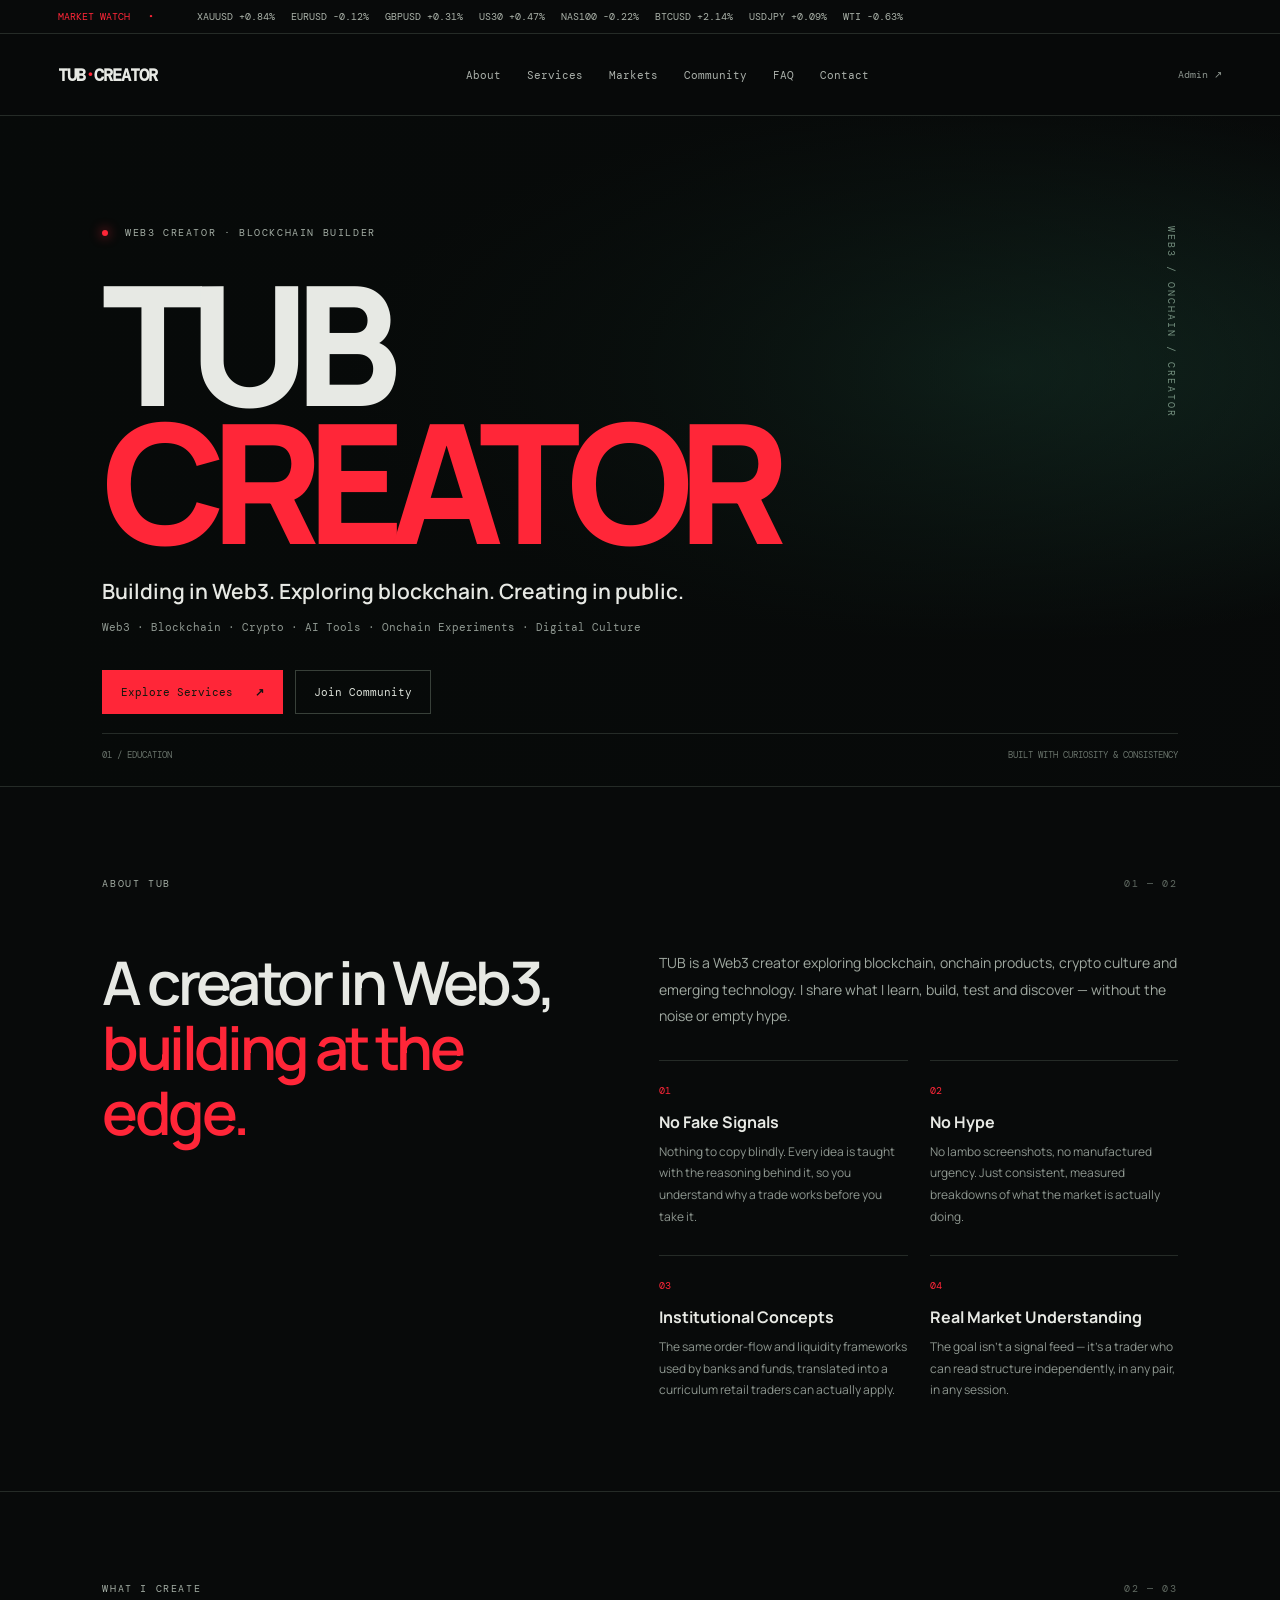
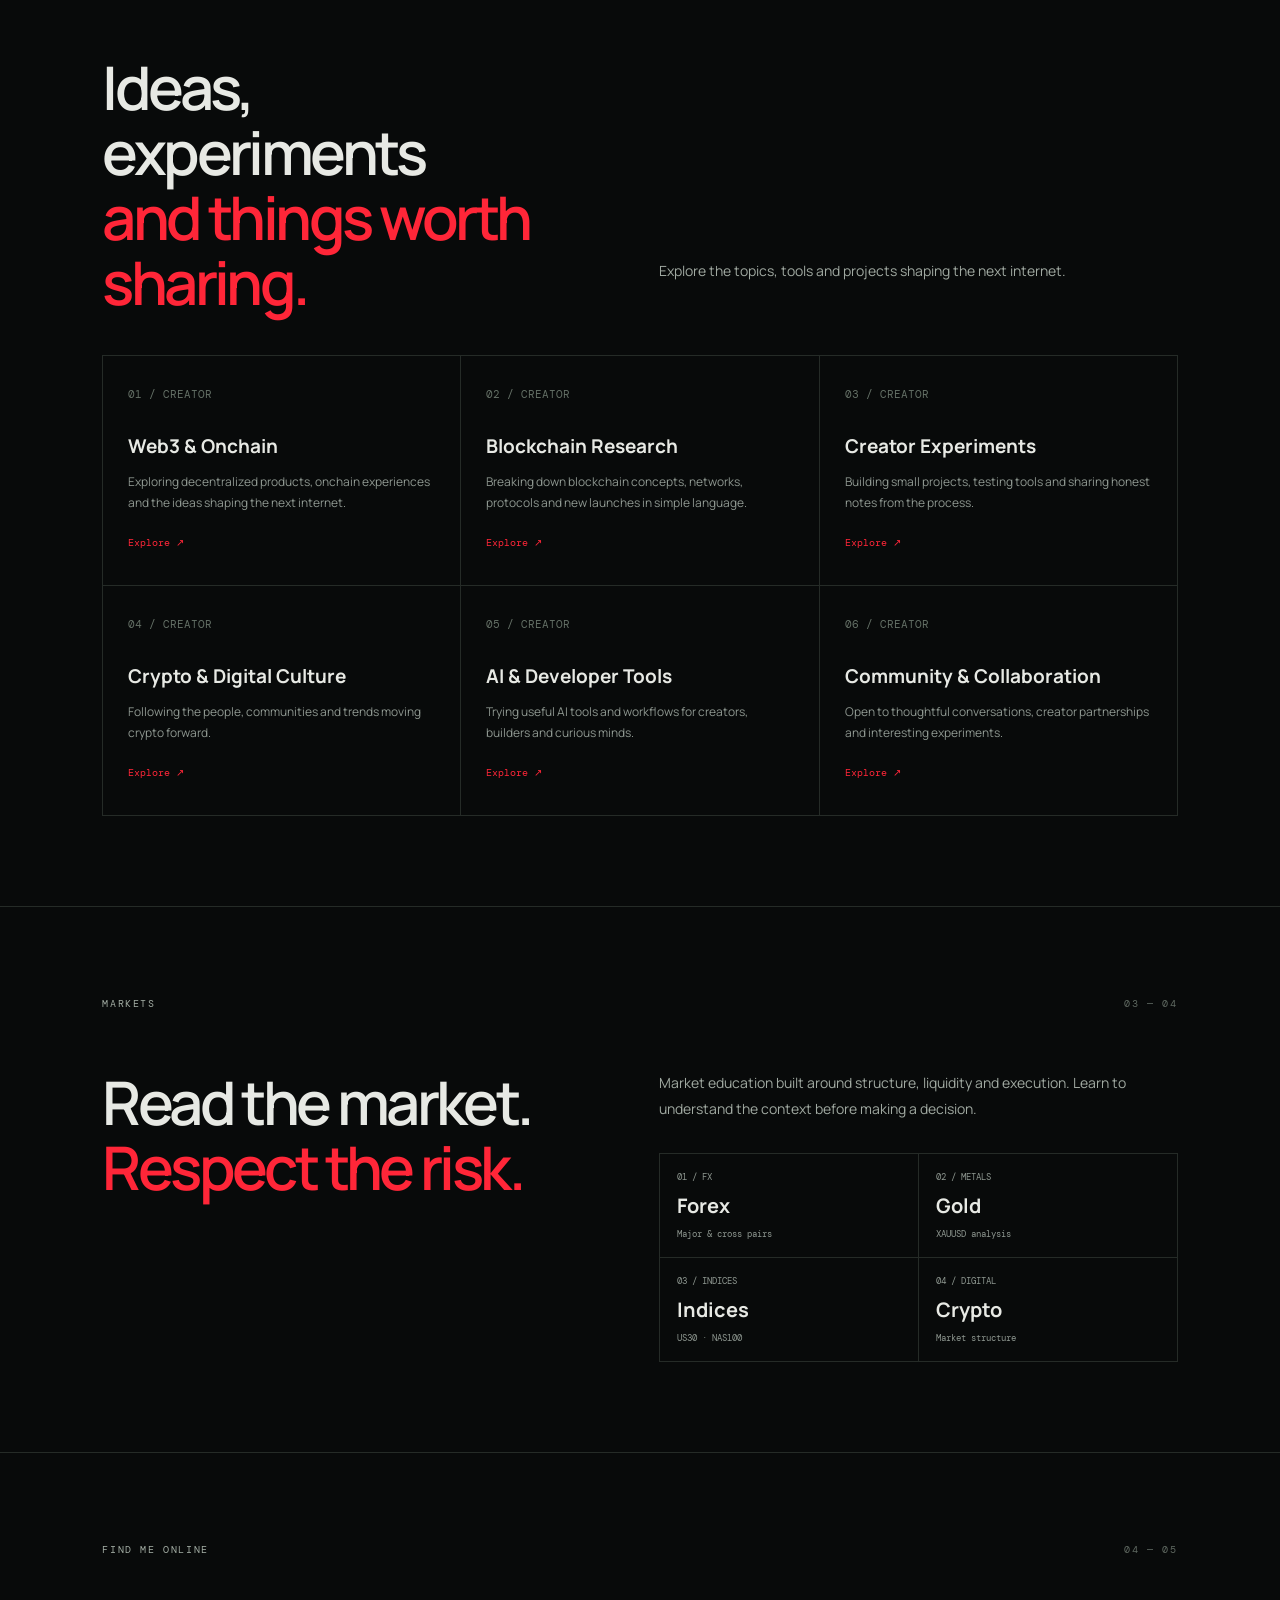
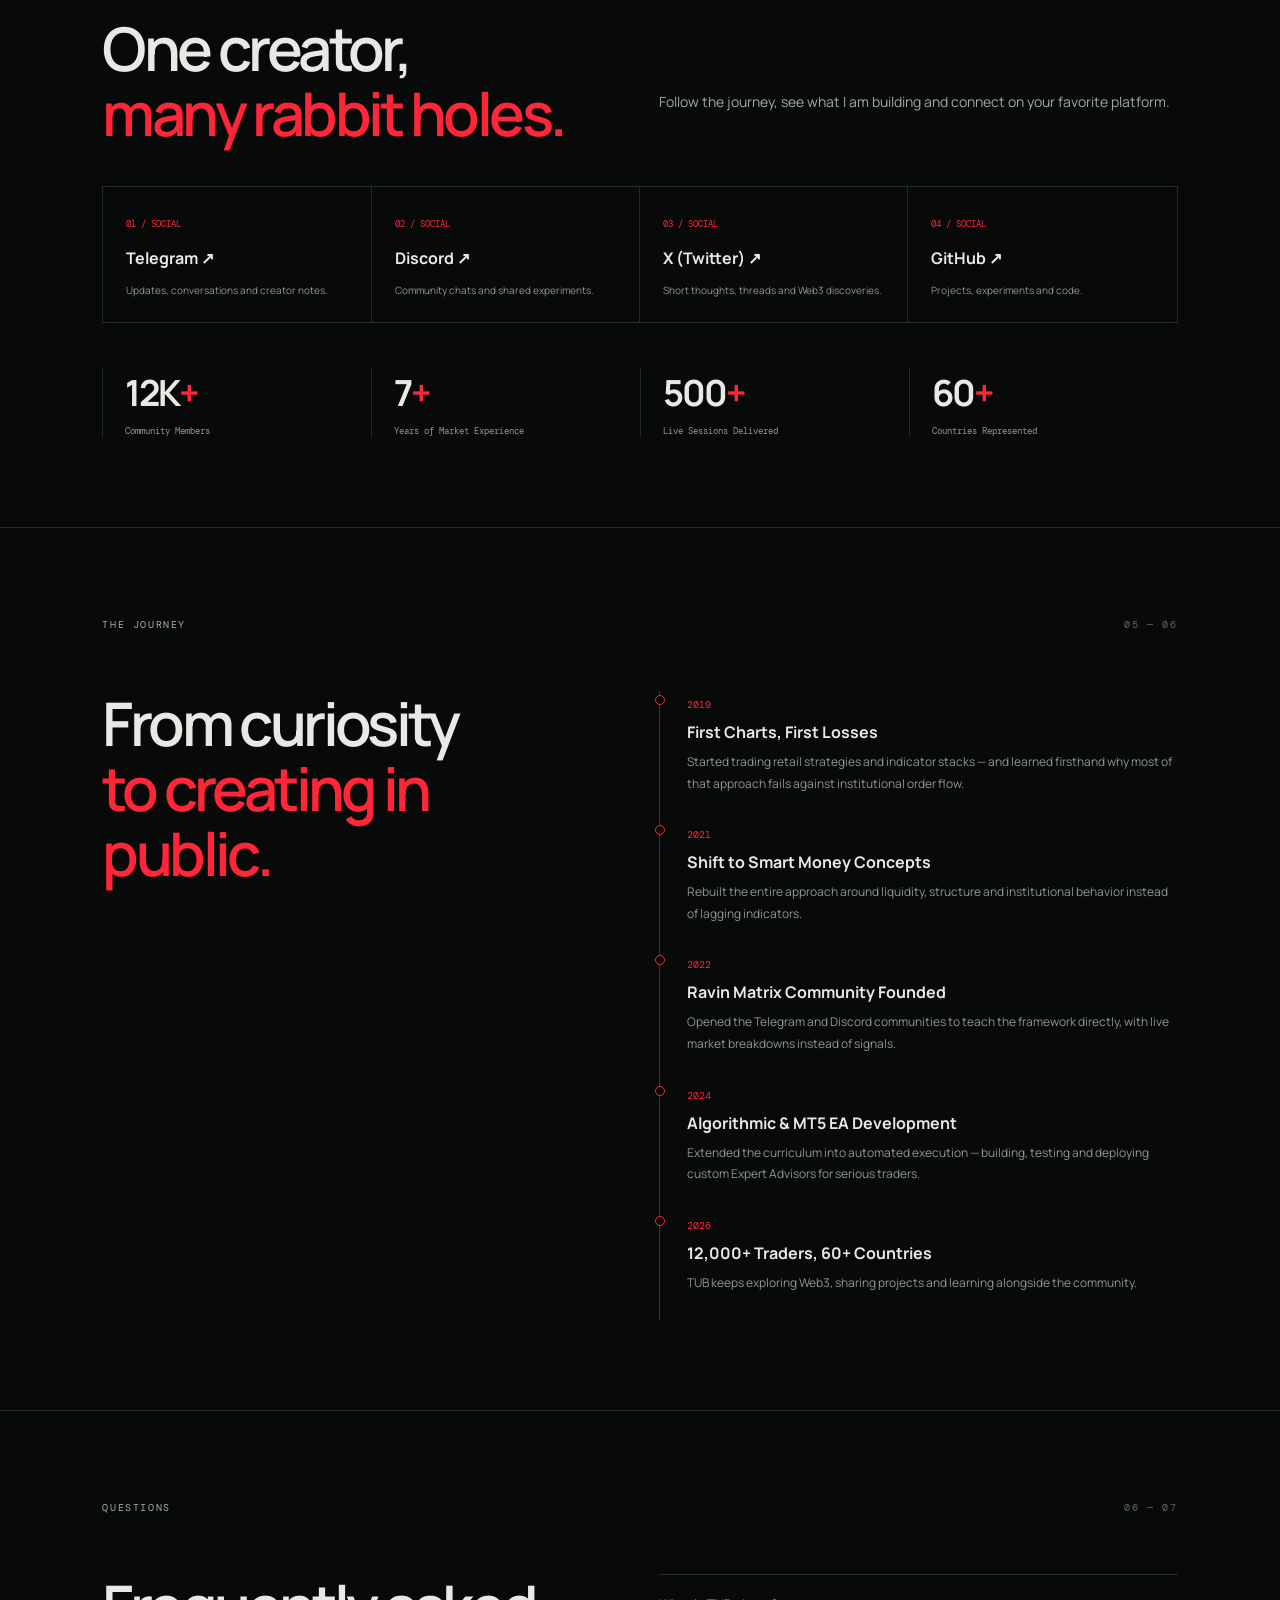
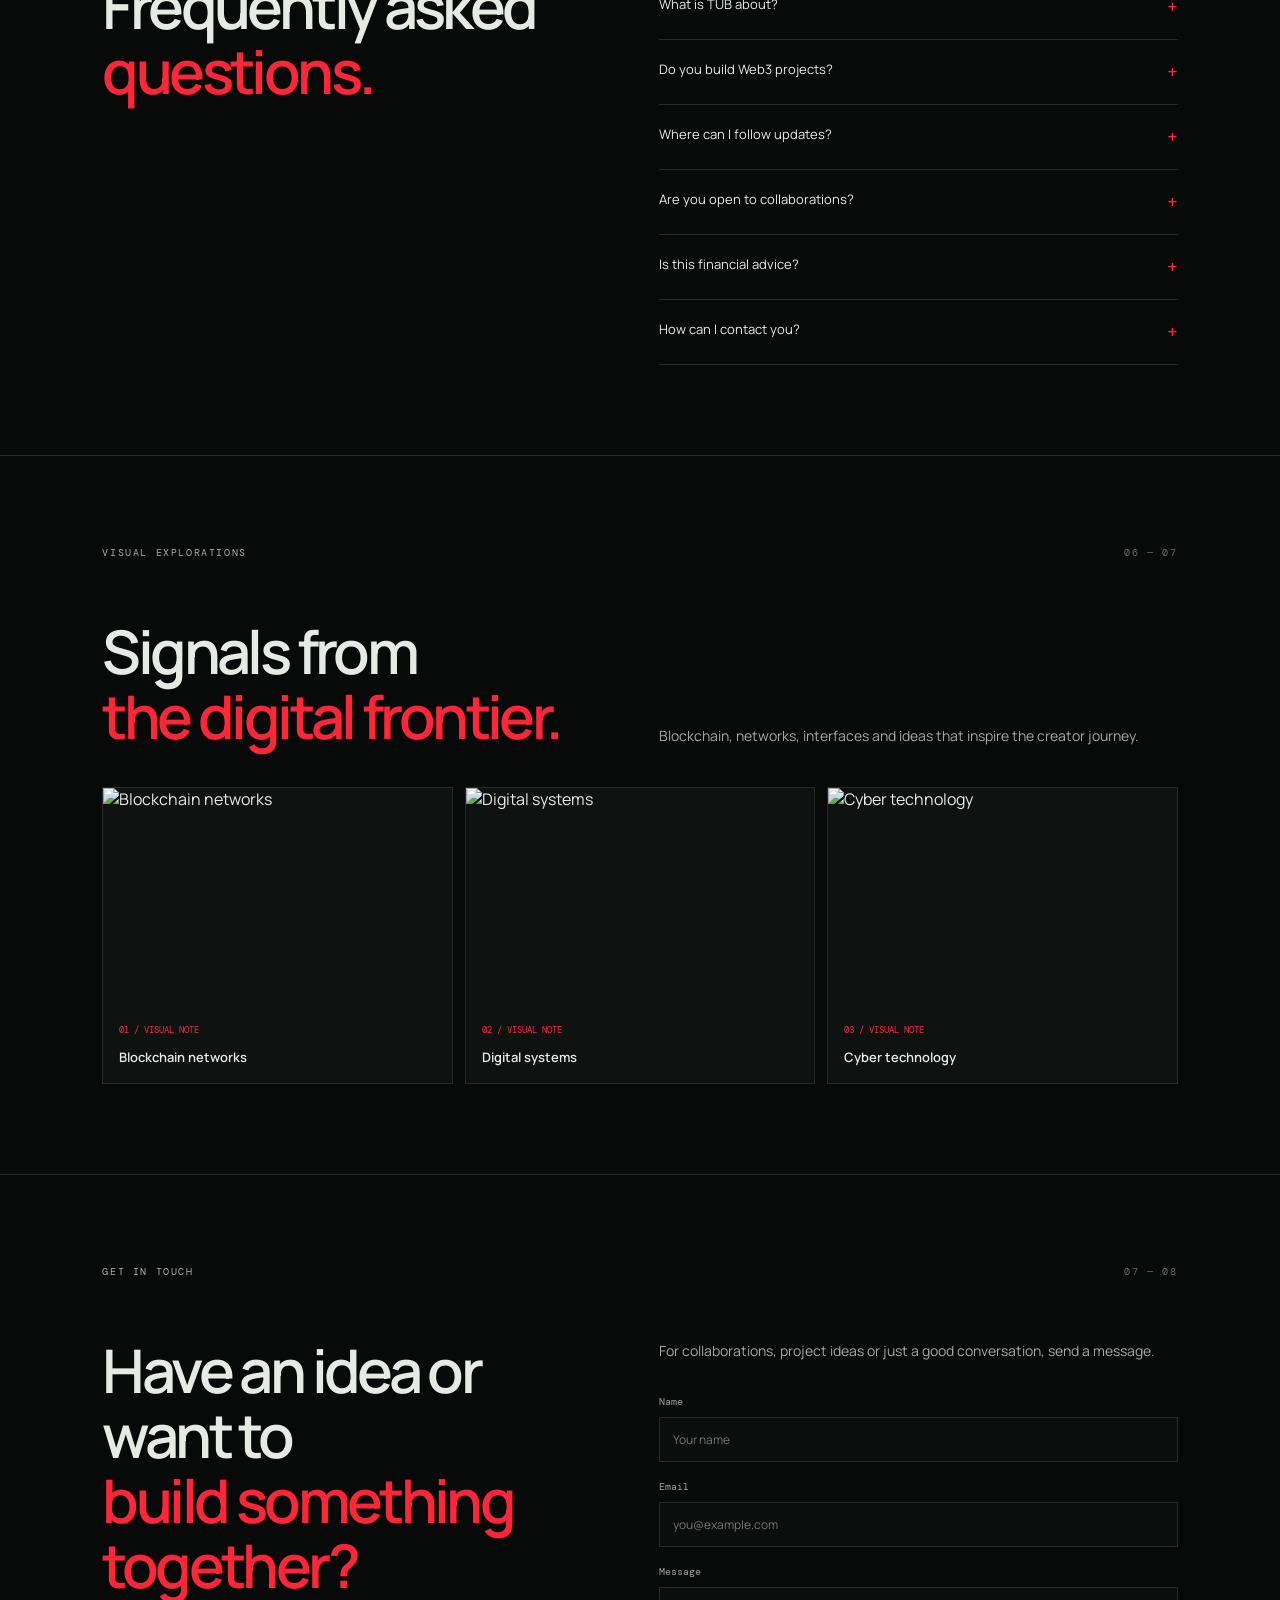
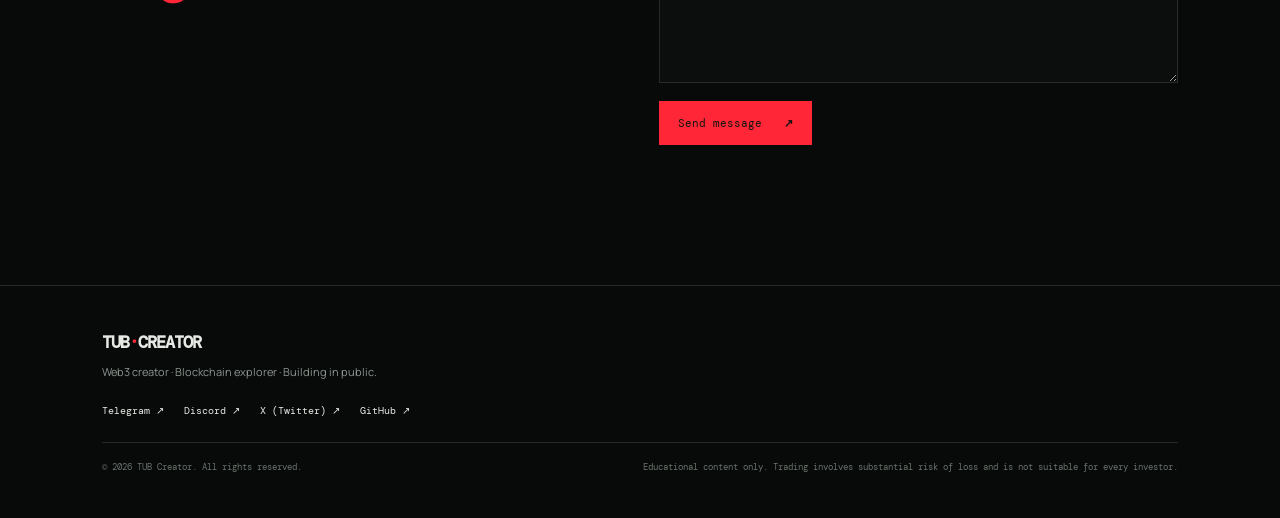
==== index.html @ bc6277d4 "Update TUB Creator website" ====
<!doctype html><html lang="en"><head><meta charset="utf-8"><meta name="viewport" content="width=device-width,initial-scale=1"><title>TUB | Web3 Creator & Blockchain Builder</title><link rel="stylesheet" href="style.css"></head><body>
<div class="ticker"><span>MARKET WATCH&nbsp;&nbsp; • &nbsp;&nbsp;</span><div id="ticker">XAUUSD +0.84%　 EURUSD -0.12%　 GBPUSD +0.31%　 US30 +0.47%　 NAS100 -0.22%　 BTCUSD +2.14%　 USDJPY +0.09%　 WTI -0.63%</div></div>
<header><a class="brand" href="#home">TUB<span>·</span>CREATOR</a><button class="menu" id="menu">☰</button><nav id="nav"><a href="#about">About</a><a href="#services">Services</a><a href="#markets">Markets</a><a href="#community">Community</a><a href="#faq">FAQ</a><a href="#contact">Contact</a></nav><a class="admin-link" href="admin.html">Admin ↗</a></header>
<main id="home"><section class="hero"><div class="eyebrow"><i></i> WEB3 CREATOR · BLOCKCHAIN BUILDER</div><h1>TUB<br><em>CREATOR</em></h1><p class="tagline">Building in Web3. Exploring blockchain. Creating in public.</p><p class="sub">Web3 · Blockchain · Crypto · AI Tools · Onchain Experiments · Digital Culture</p><div class="actions"><a class="btn primary" href="#services">Explore Services <b>↗</b></a><a class="btn" id="heroTelegram" href="https://t.me" target="_blank">Join Community</a></div><div class="hero-bottom"><span>01 / EDUCATION</span><span>BUILT WITH CURIOSITY & CONSISTENCY</span></div></section>
<section class="about section" id="about"><div class="section-label">ABOUT TUB <span>01 — 02</span></div><div class="split"><h2>A creator in Web3,<br><em>building at the edge.</em></h2><div><p>TUB is a Web3 creator exploring blockchain, onchain products, crypto culture and emerging technology. I share what I learn, build, test and discover — without the noise or empty hype.</p><div class="principles"><article><b>01</b><h3>No Fake Signals</h3><p>Nothing to copy blindly. Every idea is taught with the reasoning behind it, so you understand why a trade works before you take it.</p></article><article><b>02</b><h3>No Hype</h3><p>No lambo screenshots, no manufactured urgency. Just consistent, measured breakdowns of what the market is actually doing.</p></article><article><b>03</b><h3>Institutional Concepts</h3><p>The same order-flow and liquidity frameworks used by banks and funds, translated into a curriculum retail traders can actually apply.</p></article><article><b>04</b><h3>Real Market Understanding</h3><p>The goal isn't a signal feed — it's a trader who can read structure independently, in any pair, in any session.</p></article></div></div></div></section>
<section class="services section" id="services"><div class="section-label">WHAT I CREATE <span>02 — 03</span></div><div class="services-head"><h2>Ideas, experiments<br><em>and things worth sharing.</em></h2><p>Explore the topics, tools and projects shaping the next internet.</p></div><div class="cards" id="serviceCards"></div></section>
<section class="markets section" id="markets"><div class="section-label">MARKETS <span>03 — 04</span></div><div class="split"><h2>Read the market.<br><em>Respect the risk.</em></h2><div><p>Market education built around structure, liquidity and execution. Learn to understand the context before making a decision.</p><div class="market-grid"><div><small>01 / FX</small><b>Forex</b><span>Major & cross pairs</span></div><div><small>02 / METALS</small><b>Gold</b><span>XAUUSD analysis</span></div><div><small>03 / INDICES</small><b>Indices</b><span>US30 · NAS100</span></div><div><small>04 / DIGITAL</small><b>Crypto</b><span>Market structure</span></div></div></div></div></section>
<section class="community section" id="community"><div class="section-label">FIND ME ONLINE <span>04 — 05</span></div><div class="community-head"><h2>One creator,<br><em>many rabbit holes.</em></h2><p>Follow the journey, see what I am building and connect on your favorite platform.</p></div><div class="social-grid" id="socialGrid"></div><div class="stats"><div><b>12K<span>+</span></b><small>Community Members</small></div><div><b>7<span>+</span></b><small>Years of Market Experience</small></div><div><b>500<span>+</span></b><small>Live Sessions Delivered</small></div><div><b>60<span>+</span></b><small>Countries Represented</small></div></div></section>
<section class="journey section"><div class="section-label">THE JOURNEY <span>05 — 06</span></div><div class="split"><h2>From curiosity<br><em>to creating in public.</em></h2><div class="timeline"><article><small>2019</small><h3>First Charts, First Losses</h3><p>Started trading retail strategies and indicator stacks — and learned firsthand why most of that approach fails against institutional order flow.</p></article><article><small>2021</small><h3>Shift to Smart Money Concepts</h3><p>Rebuilt the entire approach around liquidity, structure and institutional behavior instead of lagging indicators.</p></article><article><small>2022</small><h3>Ravin Matrix Community Founded</h3><p>Opened the Telegram and Discord communities to teach the framework directly, with live market breakdowns instead of signals.</p></article><article><small>2024</small><h3>Algorithmic & MT5 EA Development</h3><p>Extended the curriculum into automated execution — building, testing and deploying custom Expert Advisors for serious traders.</p></article><article><small>2026</small><h3>12,000+ Traders, 60+ Countries</h3><p>TUB keeps exploring Web3, sharing projects and learning alongside the community.</p></article></div></div></section>
<section class="faq section" id="faq"><div class="section-label">QUESTIONS <span>06 — 07</span></div><div class="split"><h2>Frequently asked<br><em>questions.</em></h2><div class="faq-list" id="faqList"></div></div></section>
<section class="gallery section" id="gallery"><div class="section-label">VISUAL EXPLORATIONS <span>06 — 07</span></div><div class="gallery-head"><h2>Signals from<br><em>the digital frontier.</em></h2><p>Blockchain, networks, interfaces and ideas that inspire the creator journey.</p></div><div class="gallery-grid" id="creatorGallery"></div></section>
<section class="contact section" id="contact"><div class="section-label">GET IN TOUCH <span>07 — 08</span></div><div class="split"><h2>Have an idea or want to<br><em>build something together?</em></h2><div><p>For collaborations, project ideas or just a good conversation, send a message.</p><form id="contactForm"><label>Name<input name="name" placeholder="Your name" required></label><label>Email<input name="email" type="email" placeholder="you@example.com" required></label><label>Message<textarea name="message" rows="4" required></textarea></label><button class="btn primary" type="submit">Send message <b>↗</b></button><p id="formMessage"></p></form></div></div></section></main>
<footer><a class="brand" href="#home">TUB<span>·</span>CREATOR</a><p>Web3 creator · Blockchain explorer · Building in public.</p><div id="footerSocial"></div><small>© 2026 TUB Creator. All rights reserved. <span>Educational content only. Trading involves substantial risk of loss and is not suitable for every investor.</span></small></footer><script src="app.js"></script></body></html>
---- style.css ----
@import url('https://fonts.googleapis.com/css2?family=DM+Mono:wght@400;500&family=Manrope:wght@300;400;500;600;700;800&display=swap');
:root{--bg:#080a0a;--panel:#0e1211;--line:#252b27;--text:#e7e9e4;--muted:#8e9790;--green:#ff2638;--mono:'DM Mono',monospace}*{box-sizing:border-box}html{scroll-behavior:smooth}body{margin:0;background:var(--bg);color:var(--text);font-family:Manrope,Arial,sans-serif}a{color:inherit;text-decoration:none}.ticker{height:34px;border-bottom:1px solid var(--line);display:flex;align-items:center;overflow:hidden;white-space:nowrap;font:10px var(--mono);color:#aab2a9;padding:0 4.5%;gap:25px}.ticker span{color:var(--green)}header{height:82px;padding:0 4.5%;display:flex;align-items:center;border-bottom:1px solid var(--line);gap:30px;position:sticky;top:0;background:#080a0aeb;backdrop-filter:blur(14px);z-index:9}.brand{font:600 17px var(--mono);letter-spacing:-1px;white-space:nowrap}.brand span{color:var(--green)}nav{display:flex;gap:26px;margin:auto;font:11px var(--mono);color:#aab0aa}nav a:hover,.admin-link:hover{color:var(--green)}.admin-link{font:10px var(--mono);color:var(--muted)}.menu{display:none;background:none;border:0;color:white;font-size:22px}.hero{padding:110px 8% 28px;min-height:670px;position:relative;background:radial-gradient(ellipse at 78% 38%,#18211b 0%,transparent 42%)}.eyebrow,.section-label{font:10px var(--mono);letter-spacing:1.6px;color:#a3ada4}.eyebrow i{display:inline-block;width:6px;height:6px;border-radius:50%;background:var(--green);margin-right:9px;box-shadow:0 0 12px var(--green)}h1{font-size:clamp(76px,13vw,170px);line-height:.83;letter-spacing:-.09em;margin:35px 0 27px;font-weight:800}h1 em,h2 em{font-style:normal;color:var(--green)}.tagline{font-size:21px;font-weight:600;margin:0 0 12px}.sub{font:11px var(--mono);color:var(--muted);max-width:700px;line-height:1.9}.actions{display:flex;gap:12px;margin-top:32px}.btn{border:1px solid #384039;padding:14px 18px;background:transparent;color:#dce1d9;font:11px var(--mono);display:inline-flex;gap:22px;align-items:center;cursor:pointer}.btn b{color:var(--green)}.primary{background:var(--green);color:#11170c;border-color:var(--green)}.primary b{color:#111}.hero-bottom{position:absolute;bottom:25px;left:8%;right:8%;border-top:1px solid var(--line);padding-top:15px;display:flex;justify-content:space-between;color:#69736b;font:9px var(--mono)}.section{padding:90px 8%;border-top:1px solid var(--line)}.section-label{display:flex;justify-content:space-between;margin-bottom:60px}.section-label span{color:#606a62}.split{display:grid;grid-template-columns:1fr 1.1fr;gap:8%;}.split h2,.services-head h2,.community-head h2{font-size:clamp(32px,4.7vw,64px);line-height:1.08;letter-spacing:-.06em;margin:0;font-weight:600}.split>div>p,.services-head>p,.community-head>p{font-size:14px;line-height:1.9;color:#a0a9a1;margin:0 0 30px}.principles{display:grid;grid-template-columns:1fr 1fr;gap:28px 22px}.principles article{border-top:1px solid var(--line);padding-top:16px}.principles b,.cards article>small{font:10px var(--mono);color:var(--green)}h3{font-size:16px;margin:12px 0 8px}.principles p,.cards p,.timeline p{font-size:12px;line-height:1.8;color:var(--muted);margin:0}.services-head,.community-head{display:grid;grid-template-columns:1fr 1.1fr;gap:8%;align-items:end;margin-bottom:40px}.cards{display:grid;grid-template-columns:repeat(3,1fr);border-top:1px solid var(--line);border-left:1px solid var(--line)}.cards article{padding:25px;border-right:1px solid var(--line);border-bottom:1px solid var(--line);min-height:230px;position:relative}.cards .num{font:11px var(--mono);color:#647066}.cards h3{font-size:19px;margin:30px 0 12px}.cards a{display:inline-block;font:10px var(--mono);margin-top:22px;color:var(--green)}.market-grid{display:grid;grid-template-columns:1fr 1fr;border-top:1px solid var(--line);border-left:1px solid var(--line)}.market-grid div{padding:17px;border-right:1px solid var(--line);border-bottom:1px solid var(--line)}.market-grid small,.market-grid span{display:block;font:9px var(--mono);color:var(--muted)}.market-grid b{display:block;font-size:20px;margin:9px 0}.social-grid{display:grid;grid-template-columns:repeat(4,1fr);border:1px solid var(--line)}.social-grid a{padding:23px;border-right:1px solid var(--line);min-height:130px}.social-grid a:last-child{border-right:0}.social-grid small{font:9px var(--mono);color:var(--green)}.social-grid b{display:block;margin:15px 0 8px}.social-grid span{font-size:10px;color:var(--muted)}.stats{display:grid;grid-template-columns:repeat(4,1fr);margin-top:45px}.stats>div{border-left:1px solid var(--line);padding:0 22px}.stats b{font-size:36px;letter-spacing:-2px}.stats b span{color:var(--green)}.stats small{display:block;font:9px var(--mono);color:var(--muted);margin-top:8px}.timeline{border-left:1px solid #303830;padding-left:27px}.timeline article{position:relative;padding:0 0 27px}.timeline article:before{content:'';position:absolute;left:-32px;top:4px;width:8px;height:8px;border:1px solid var(--green);background:var(--bg);border-radius:50%}.timeline small{font:10px var(--mono);color:var(--green)}.timeline h3{margin:8px 0}.faq-list{border-top:1px solid var(--line)}.faq-item{border-bottom:1px solid var(--line)}.faq-q{display:flex;justify-content:space-between;width:100%;padding:20px 0;background:none;border:0;color:var(--text);font:13px Manrope;text-align:left;cursor:pointer}.faq-q span{color:var(--green);font:18px var(--mono)}.faq-a{display:none;padding:0 25px 20px 0;font-size:12px;line-height:1.8;color:var(--muted)}.faq-item.open .faq-a{display:block}.contact form{display:grid;gap:18px}.contact label{display:grid;gap:9px;font:10px var(--mono);color:#9aa49b}.contact input,.contact textarea{width:100%;background:#0b0e0c;border:1px solid var(--line);padding:13px;color:white;font:12px Manrope;outline:none}.contact input:focus,.contact textarea:focus{border-color:var(--green)}form .btn{justify-self:start}footer{padding:45px 8%;border-top:1px solid var(--line)}footer p{font-size:11px;color:var(--muted)}footer #footerSocial{display:flex;gap:20px;font:10px var(--mono);margin:25px 0}footer small{display:block;border-top:1px solid var(--line);padding-top:18px;color:#69736b;font:9px var(--mono)}footer small span{float:right}
@media(max-width:760px){header{height:65px;gap:14px}.menu{display:block;margin-left:auto}nav{display:none;position:absolute;top:64px;left:0;right:0;background:#0b0e0c;padding:22px;flex-direction:column;gap:20px;border-bottom:1px solid var(--line)}nav.show{display:flex}.admin-link{font-size:9px}.hero{padding:90px 6% 50px;min-height:620px}h1{font-size:19vw}.section{padding:65px 6%}.section-label{margin-bottom:38px}.split,.services-head,.community-head{grid-template-columns:1fr;gap:25px}.principles{gap:20px}.cards{grid-template-columns:1fr}.cards article{min-height:190px}.social-grid{grid-template-columns:1fr 1fr}.social-grid a:nth-child(2){border-right:0}.social-grid a{border-bottom:1px solid var(--line)}.stats{grid-template-columns:1fr 1fr;gap:25px}.stats>div{padding-left:14px}.hero-bottom{left:6%;right:6%}footer small span{float:none;display:block;margin-top:10px}}

/* TUB creator refresh */
.hero{background-image:linear-gradient(90deg,rgba(7,10,9,.97) 0%,rgba(7,10,9,.78) 48%,rgba(7,10,9,.32) 100%),radial-gradient(ellipse at 78% 38%,#16352a 0%,transparent 46%),var(--hero-image,none);background-size:cover;background-position:center}
.hero:after{content:"WEB3 / ONCHAIN / CREATOR";position:absolute;right:8%;top:110px;font:10px var(--mono);letter-spacing:2px;color:#a9cbb5;writing-mode:vertical-rl;opacity:.65}
.gallery-head{display:grid;grid-template-columns:1fr 1.1fr;gap:8%;align-items:end;margin-bottom:38px}.gallery-head h2{font-size:clamp(32px,4.7vw,64px);line-height:1.08;letter-spacing:-.06em;margin:0;font-weight:600}.gallery-head p{font-size:14px;line-height:1.9;color:#a0a9a1;margin:0}.gallery-grid{display:grid;grid-template-columns:repeat(3,1fr);gap:12px}.gallery-card{border:1px solid var(--line);background:#0e1211;overflow:hidden}.gallery-card img{width:100%;height:220px;object-fit:cover;display:block;filter:saturate(.78)}.gallery-card div{padding:16px}.gallery-card small{font:9px var(--mono);color:var(--green);display:block;margin-bottom:9px}.gallery-card b{font-size:13px;font-weight:600}.gallery-card:hover img{filter:saturate(1.15);transform:scale(1.02);transition:.35s}
@media(max-width:760px){.gallery-head{grid-template-columns:1fr;gap:20px}.gallery-grid{grid-template-columns:1fr}.gallery-card img{height:210px}.hero:after{display:none}}
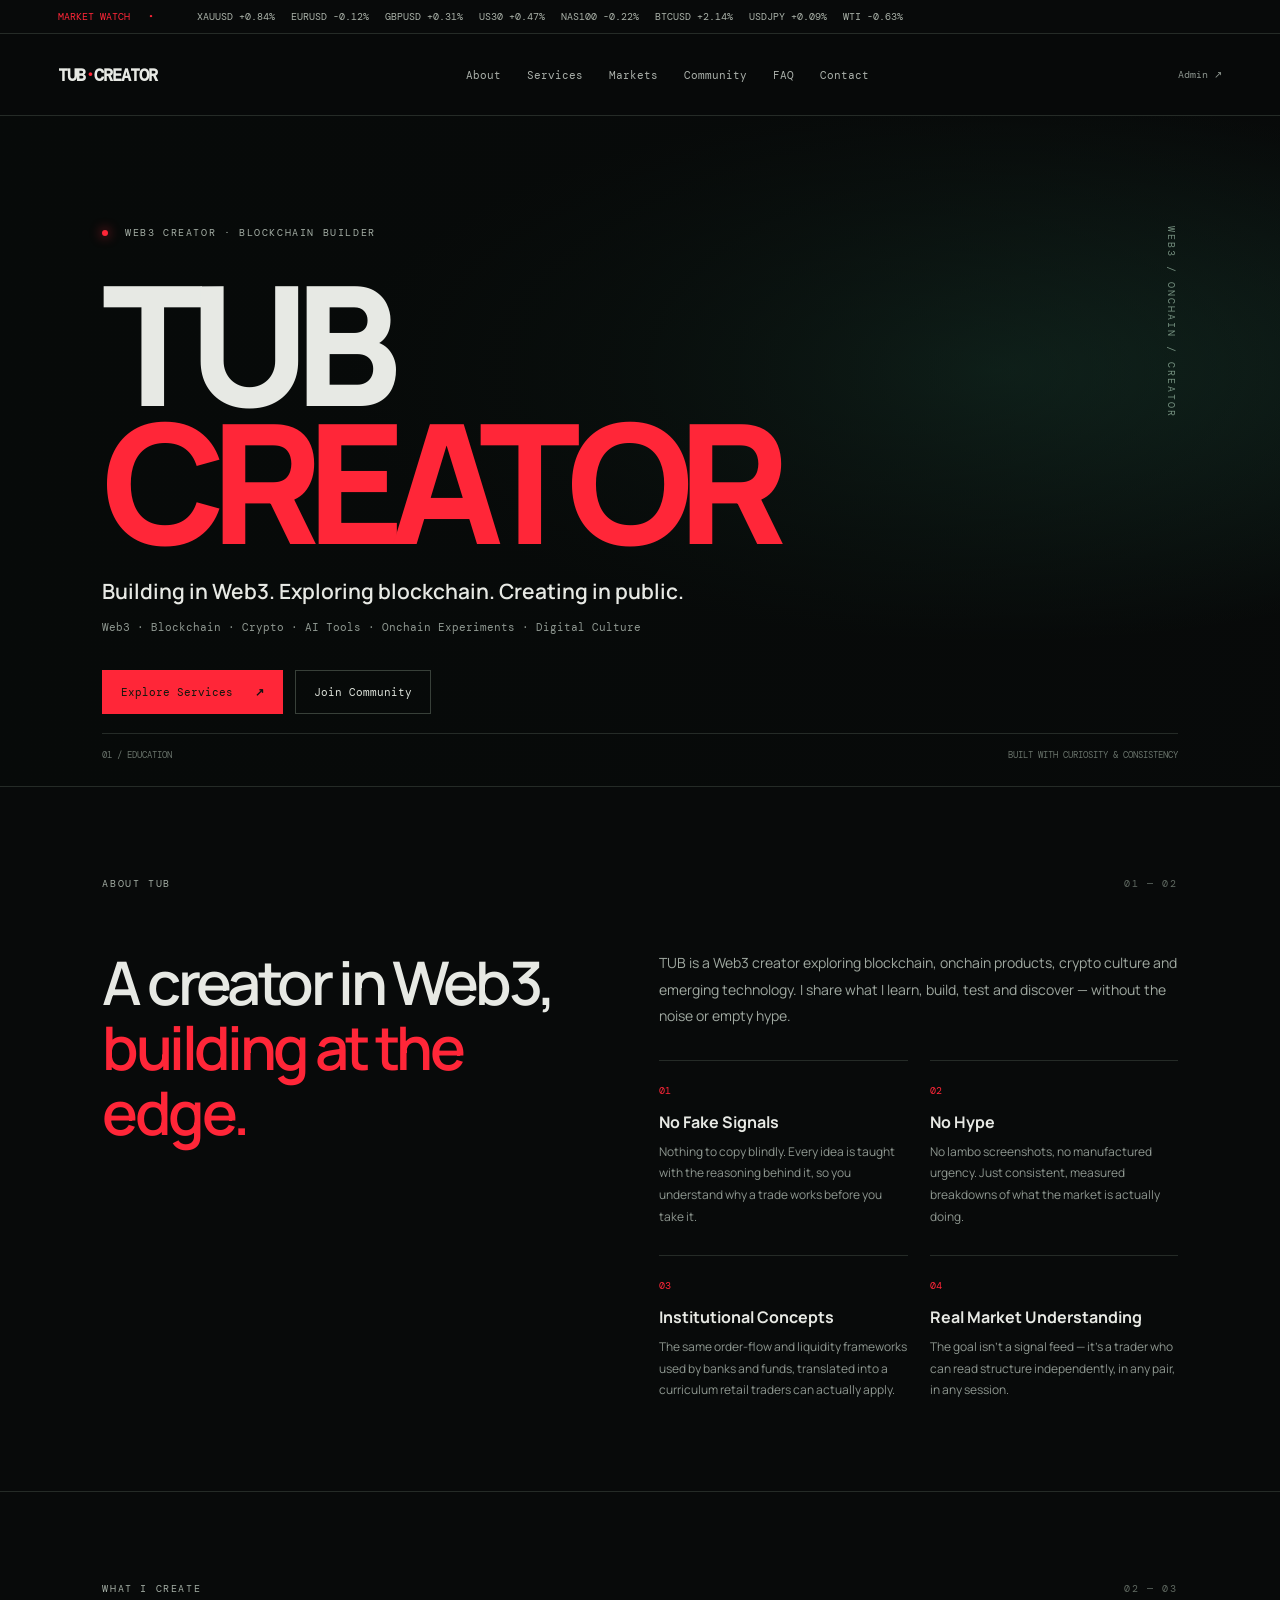
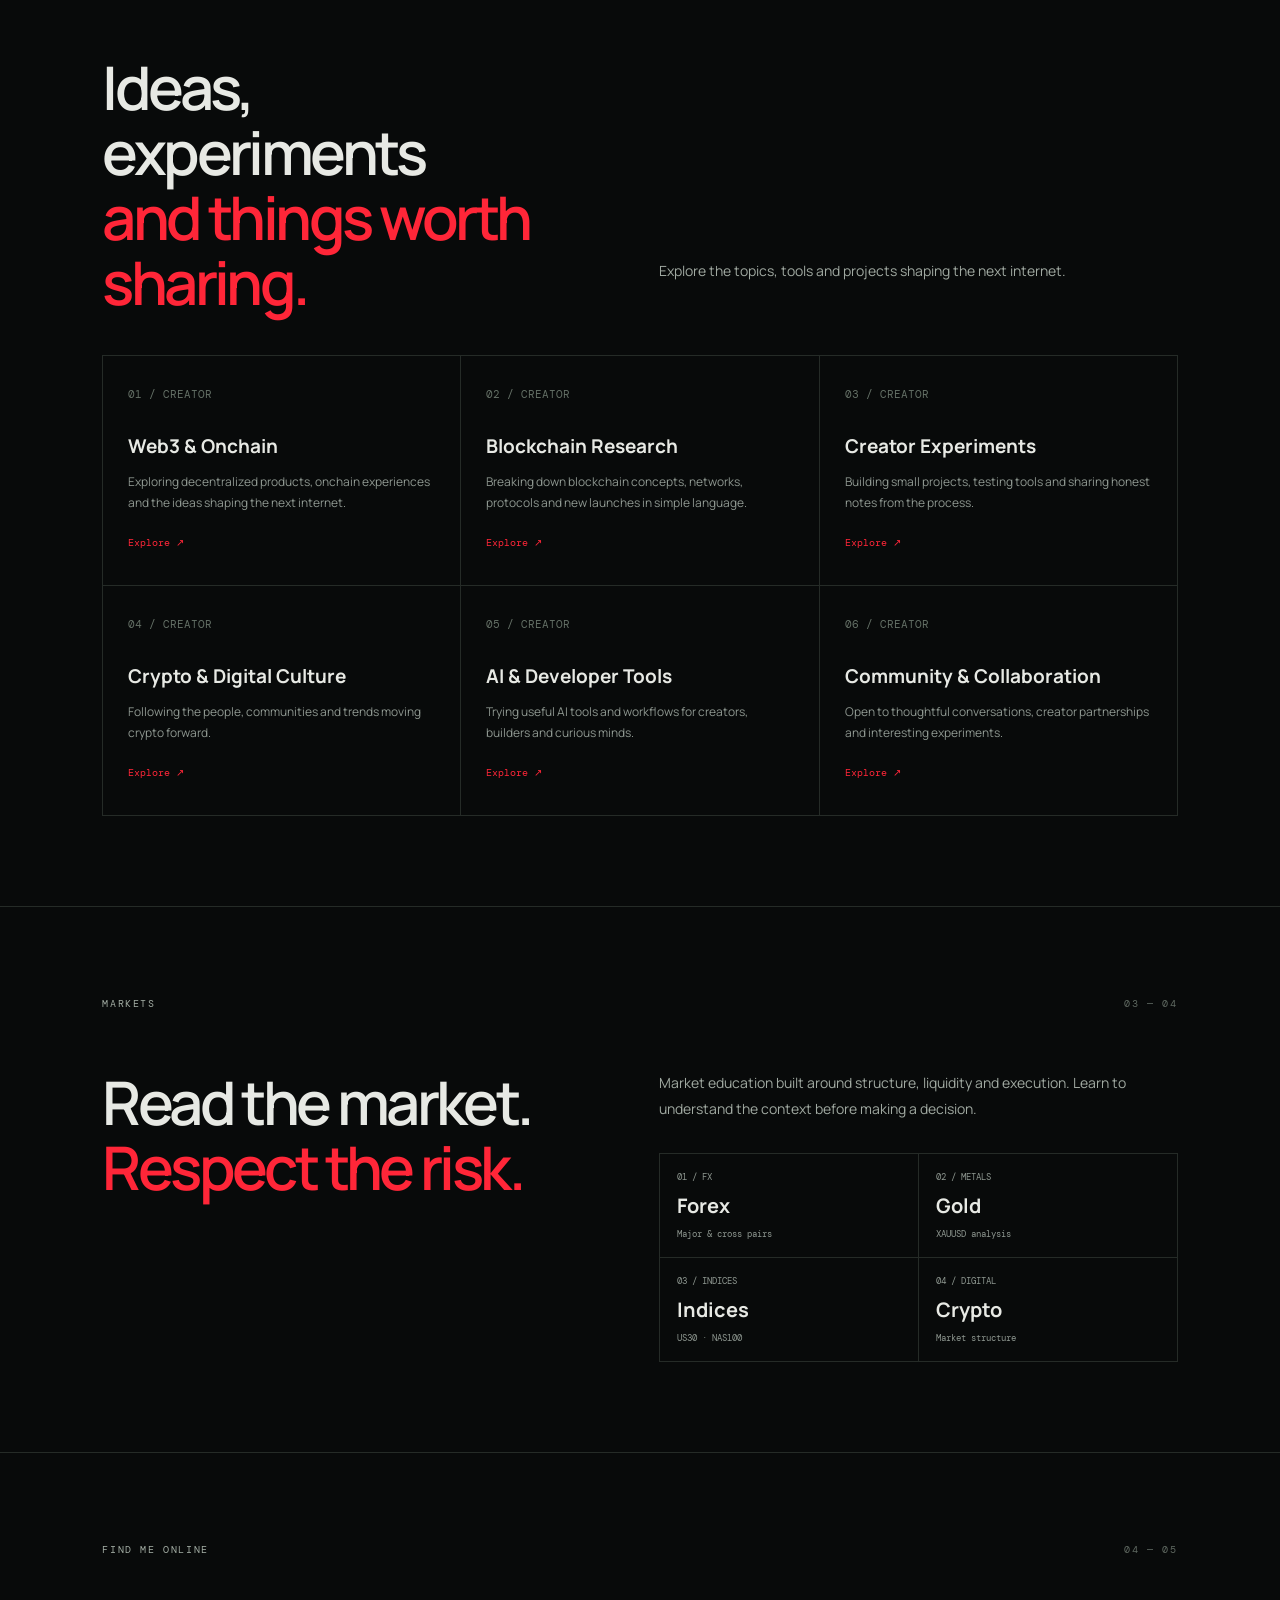
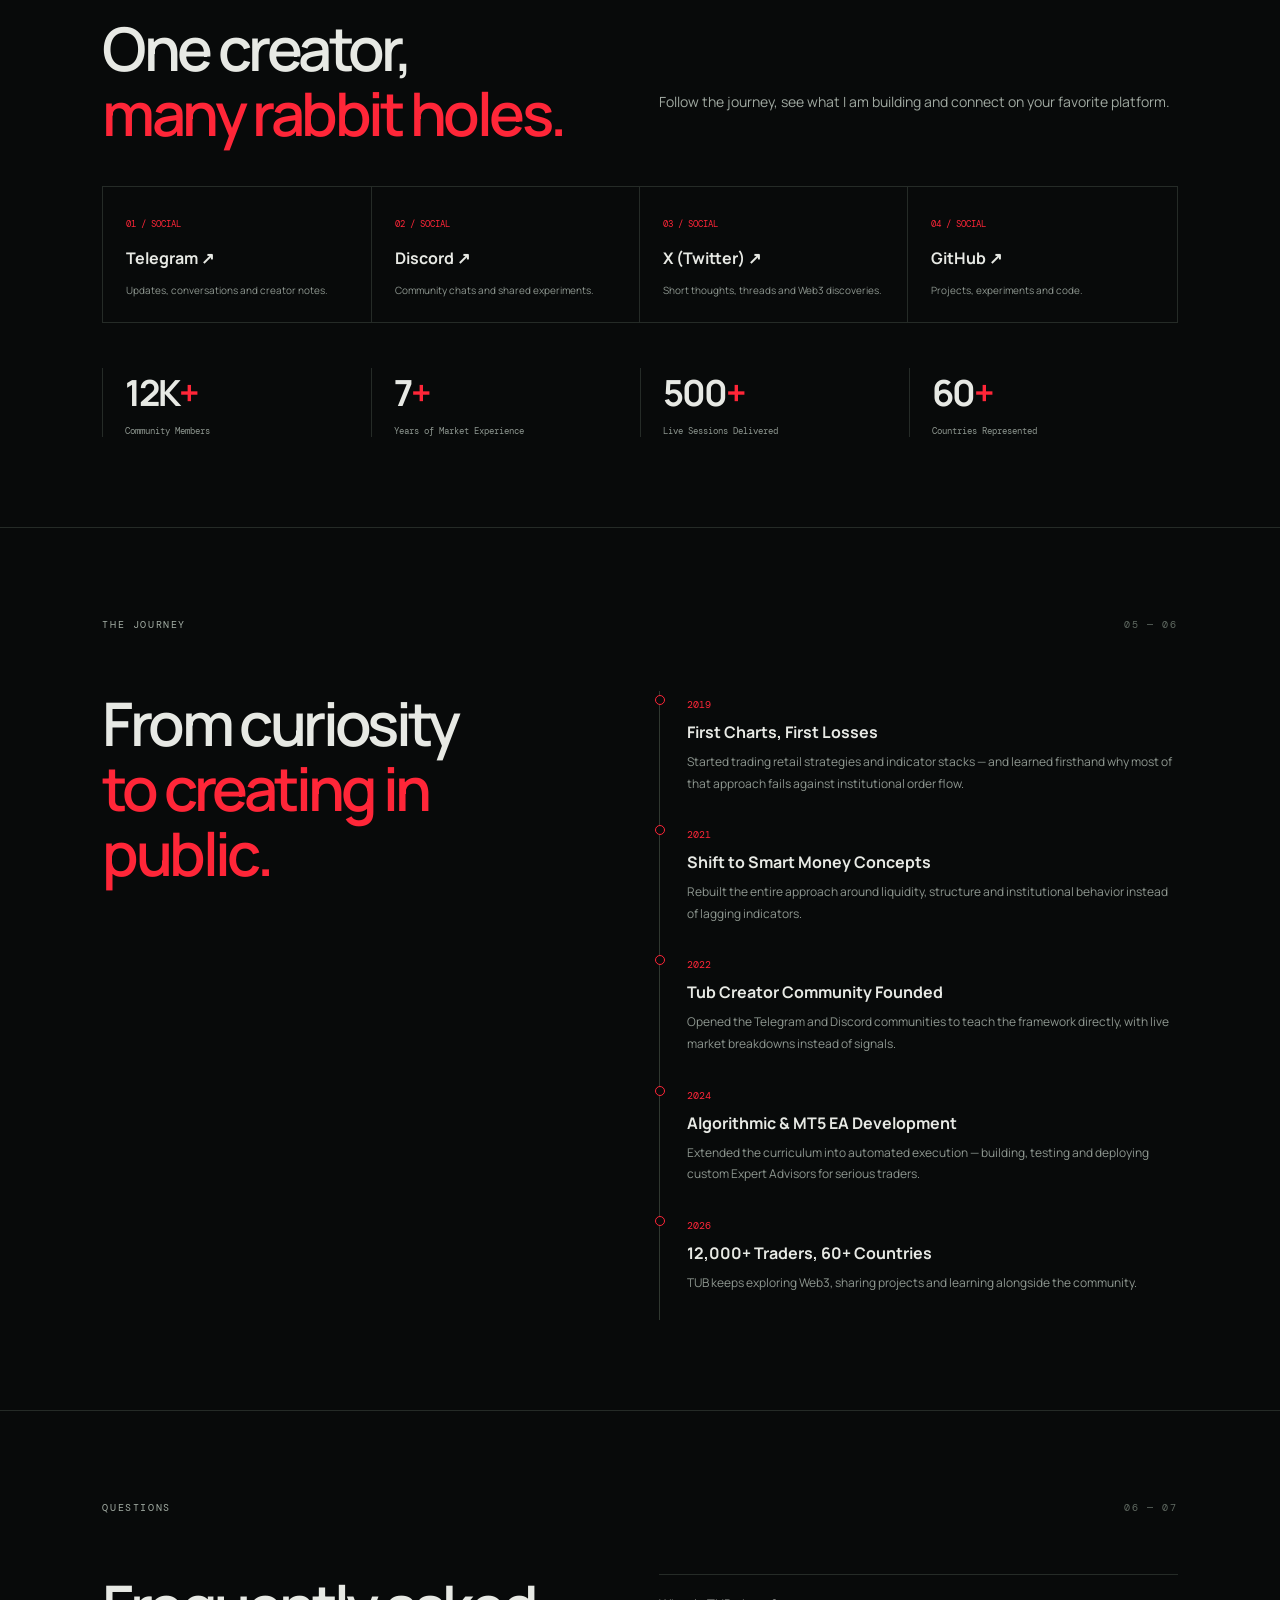
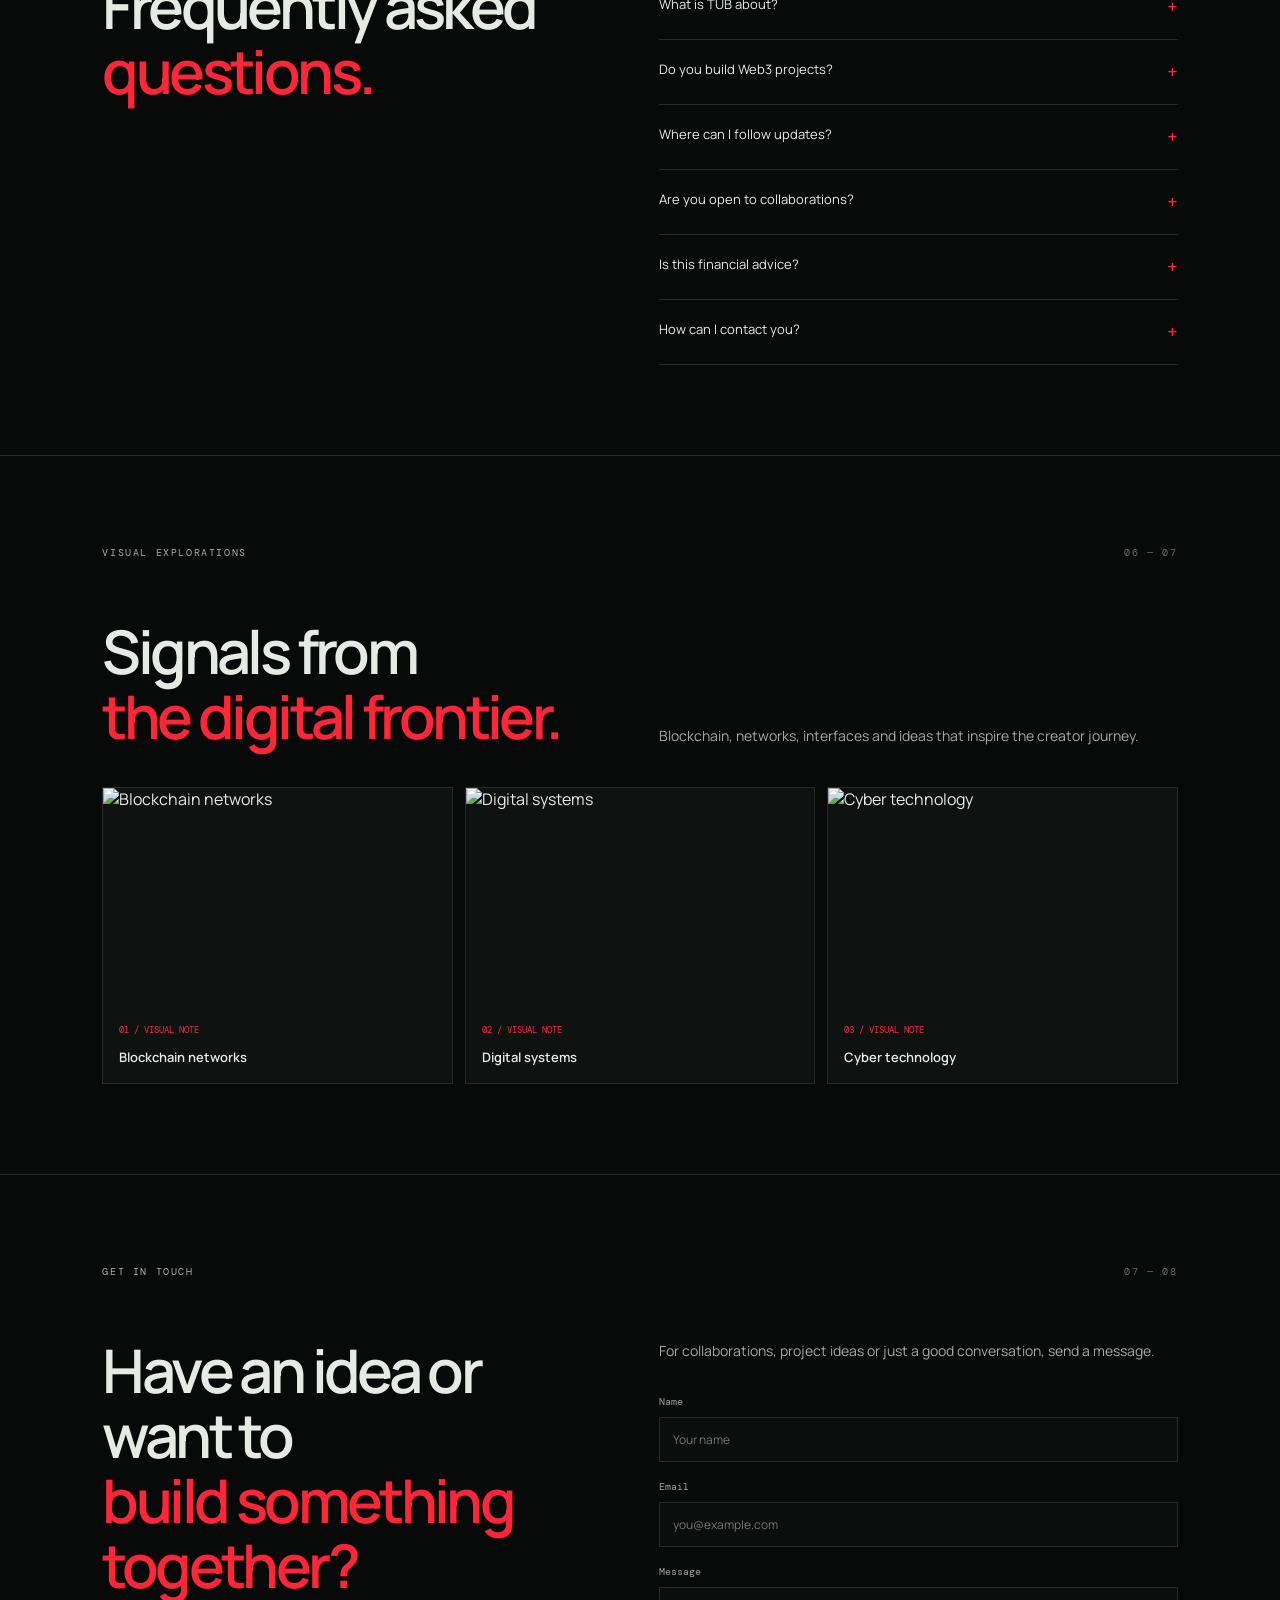
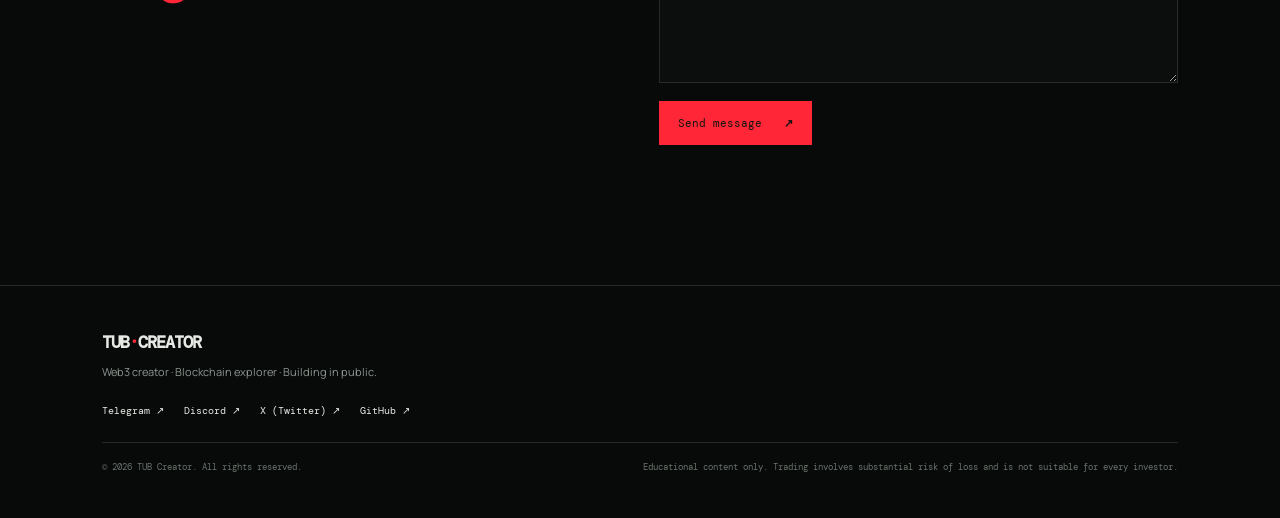
==== commit 88280eec: "Add 'THE JOURNEY' section to index.html Added a new section for 'THE JOURNEY' with timeline details." ====
--- a/index.html
+++ b/index.html
@@ -1,12 +1,12 @@
 <!doctype html><html lang="en"><head><meta charset="utf-8"><meta name="viewport" content="width=device-width,initial-scale=1"><title>TUB | Web3 Creator & Blockchain Builder</title><link rel="stylesheet" href="style.css"></head><body>
 <div class="ticker"><span>MARKET WATCH&nbsp;&nbsp; • &nbsp;&nbsp;</span><div id="ticker">XAUUSD +0.84%　 EURUSD -0.12%　 GBPUSD +0.31%　 US30 +0.47%　 NAS100 -0.22%　 BTCUSD +2.14%　 USDJPY +0.09%　 WTI -0.63%</div></div>
-<header><a class="brand" href="#home">TUB<span>·</span>CREATOR</a><button class="menu" id="menu">☰</button><nav id="nav"><a href="#about">About</a><a href="#services">Services</a><a href="#markets">Markets</a><a href="#community">Community</a><a href="#faq">FAQ</a><a href="#contact">Contact</a></nav><a class="admin-link" href="admin.html">Admin ↗</a></header>
+<header><a class="brand" href="#home">TUB<span>·</span>CREATOR</a><button class="menu" id="menu">☰</button><nav id="nav"><a href="#about">About</a><a href="#services">Services</a><a href="#markets">Markets</a><a href="#community">Community</a><a href="#faq">FAQ</a><a href="#contact">Contact</a></nav><a class="admin-link" href="admin.html" aria-label="Admin profile"><img id="adminAvatar" src="" alt="Creator" style="display:none;width:58px;height:58px;object-fit:cover;border-radius:50%;border:2px solid #ff3038;vertical-align:middle"><span id="adminAvatarFallback">Admin ↗</span></a></header><script>try{const a=localStorage.getItem("tub-admin-photo");if(a){const im=document.getElementById("adminAvatar");im.src=a;im.style.display="inline-block";document.getElementById("adminAvatarFallback").style.display="none"}}catch(e){}</script>
 <main id="home"><section class="hero"><div class="eyebrow"><i></i> WEB3 CREATOR · BLOCKCHAIN BUILDER</div><h1>TUB<br><em>CREATOR</em></h1><p class="tagline">Building in Web3. Exploring blockchain. Creating in public.</p><p class="sub">Web3 · Blockchain · Crypto · AI Tools · Onchain Experiments · Digital Culture</p><div class="actions"><a class="btn primary" href="#services">Explore Services <b>↗</b></a><a class="btn" id="heroTelegram" href="https://t.me" target="_blank">Join Community</a></div><div class="hero-bottom"><span>01 / EDUCATION</span><span>BUILT WITH CURIOSITY & CONSISTENCY</span></div></section>
 <section class="about section" id="about"><div class="section-label">ABOUT TUB <span>01 — 02</span></div><div class="split"><h2>A creator in Web3,<br><em>building at the edge.</em></h2><div><p>TUB is a Web3 creator exploring blockchain, onchain products, crypto culture and emerging technology. I share what I learn, build, test and discover — without the noise or empty hype.</p><div class="principles"><article><b>01</b><h3>No Fake Signals</h3><p>Nothing to copy blindly. Every idea is taught with the reasoning behind it, so you understand why a trade works before you take it.</p></article><article><b>02</b><h3>No Hype</h3><p>No lambo screenshots, no manufactured urgency. Just consistent, measured breakdowns of what the market is actually doing.</p></article><article><b>03</b><h3>Institutional Concepts</h3><p>The same order-flow and liquidity frameworks used by banks and funds, translated into a curriculum retail traders can actually apply.</p></article><article><b>04</b><h3>Real Market Understanding</h3><p>The goal isn't a signal feed — it's a trader who can read structure independently, in any pair, in any session.</p></article></div></div></div></section>
 <section class="services section" id="services"><div class="section-label">WHAT I CREATE <span>02 — 03</span></div><div class="services-head"><h2>Ideas, experiments<br><em>and things worth sharing.</em></h2><p>Explore the topics, tools and projects shaping the next internet.</p></div><div class="cards" id="serviceCards"></div></section>
 <section class="markets section" id="markets"><div class="section-label">MARKETS <span>03 — 04</span></div><div class="split"><h2>Read the market.<br><em>Respect the risk.</em></h2><div><p>Market education built around structure, liquidity and execution. Learn to understand the context before making a decision.</p><div class="market-grid"><div><small>01 / FX</small><b>Forex</b><span>Major & cross pairs</span></div><div><small>02 / METALS</small><b>Gold</b><span>XAUUSD analysis</span></div><div><small>03 / INDICES</small><b>Indices</b><span>US30 · NAS100</span></div><div><small>04 / DIGITAL</small><b>Crypto</b><span>Market structure</span></div></div></div></div></section>
 <section class="community section" id="community"><div class="section-label">FIND ME ONLINE <span>04 — 05</span></div><div class="community-head"><h2>One creator,<br><em>many rabbit holes.</em></h2><p>Follow the journey, see what I am building and connect on your favorite platform.</p></div><div class="social-grid" id="socialGrid"></div><div class="stats"><div><b>12K<span>+</span></b><small>Community Members</small></div><div><b>7<span>+</span></b><small>Years of Market Experience</small></div><div><b>500<span>+</span></b><small>Live Sessions Delivered</small></div><div><b>60<span>+</span></b><small>Countries Represented</small></div></div></section>
-<section class="journey section"><div class="section-label">THE JOURNEY <span>05 — 06</span></div><div class="split"><h2>From curiosity<br><em>to creating in public.</em></h2><div class="timeline"><article><small>2019</small><h3>First Charts, First Losses</h3><p>Started trading retail strategies and indicator stacks — and learned firsthand why most of that approach fails against institutional order flow.</p></article><article><small>2021</small><h3>Shift to Smart Money Concepts</h3><p>Rebuilt the entire approach around liquidity, structure and institutional behavior instead of lagging indicators.</p></article><article><small>2022</small><h3>Ravin Matrix Community Founded</h3><p>Opened the Telegram and Discord communities to teach the framework directly, with live market breakdowns instead of signals.</p></article><article><small>2024</small><h3>Algorithmic & MT5 EA Development</h3><p>Extended the curriculum into automated execution — building, testing and deploying custom Expert Advisors for serious traders.</p></article><article><small>2026</small><h3>12,000+ Traders, 60+ Countries</h3><p>TUB keeps exploring Web3, sharing projects and learning alongside the community.</p></article></div></div></section>
+<section class="journey section"><div class="section-label">THE JOURNEY <span>05 — 06</span></div><div class="split"><h2>From curiosity<br><em>to creating in public.</em></h2><div class="timeline"><article><small>2019</small><h3>First Charts, First Losses</h3><p>Started trading retail strategies and indicator stacks — and learned firsthand why most of that approach fails against institutional order flow.</p></article><article><small>2021</small><h3>Shift to Smart Money Concepts</h3><p>Rebuilt the entire approach around liquidity, structure and institutional behavior instead of lagging indicators.</p></article><article><small>2022</small><h3>Tub Creator Community Founded</h3><p>Opened the Telegram and Discord communities to teach the framework directly, with live market breakdowns instead of signals.</p></article><article><small>2024</small><h3>Algorithmic & MT5 EA Development</h3><p>Extended the curriculum into automated execution — building, testing and deploying custom Expert Advisors for serious traders.</p></article><article><small>2026</small><h3>12,000+ Traders, 60+ Countries</h3><p>TUB keeps exploring Web3, sharing projects and learning alongside the community.</p></article></div></div></section>
 <section class="faq section" id="faq"><div class="section-label">QUESTIONS <span>06 — 07</span></div><div class="split"><h2>Frequently asked<br><em>questions.</em></h2><div class="faq-list" id="faqList"></div></div></section>
 <section class="gallery section" id="gallery"><div class="section-label">VISUAL EXPLORATIONS <span>06 — 07</span></div><div class="gallery-head"><h2>Signals from<br><em>the digital frontier.</em></h2><p>Blockchain, networks, interfaces and ideas that inspire the creator journey.</p></div><div class="gallery-grid" id="creatorGallery"></div></section>
 <section class="contact section" id="contact"><div class="section-label">GET IN TOUCH <span>07 — 08</span></div><div class="split"><h2>Have an idea or want to<br><em>build something together?</em></h2><div><p>For collaborations, project ideas or just a good conversation, send a message.</p><form id="contactForm"><label>Name<input name="name" placeholder="Your name" required></label><label>Email<input name="email" type="email" placeholder="you@example.com" required></label><label>Message<textarea name="message" rows="4" required></textarea></label><button class="btn primary" type="submit">Send message <b>↗</b></button><p id="formMessage"></p></form></div></div></section></main>
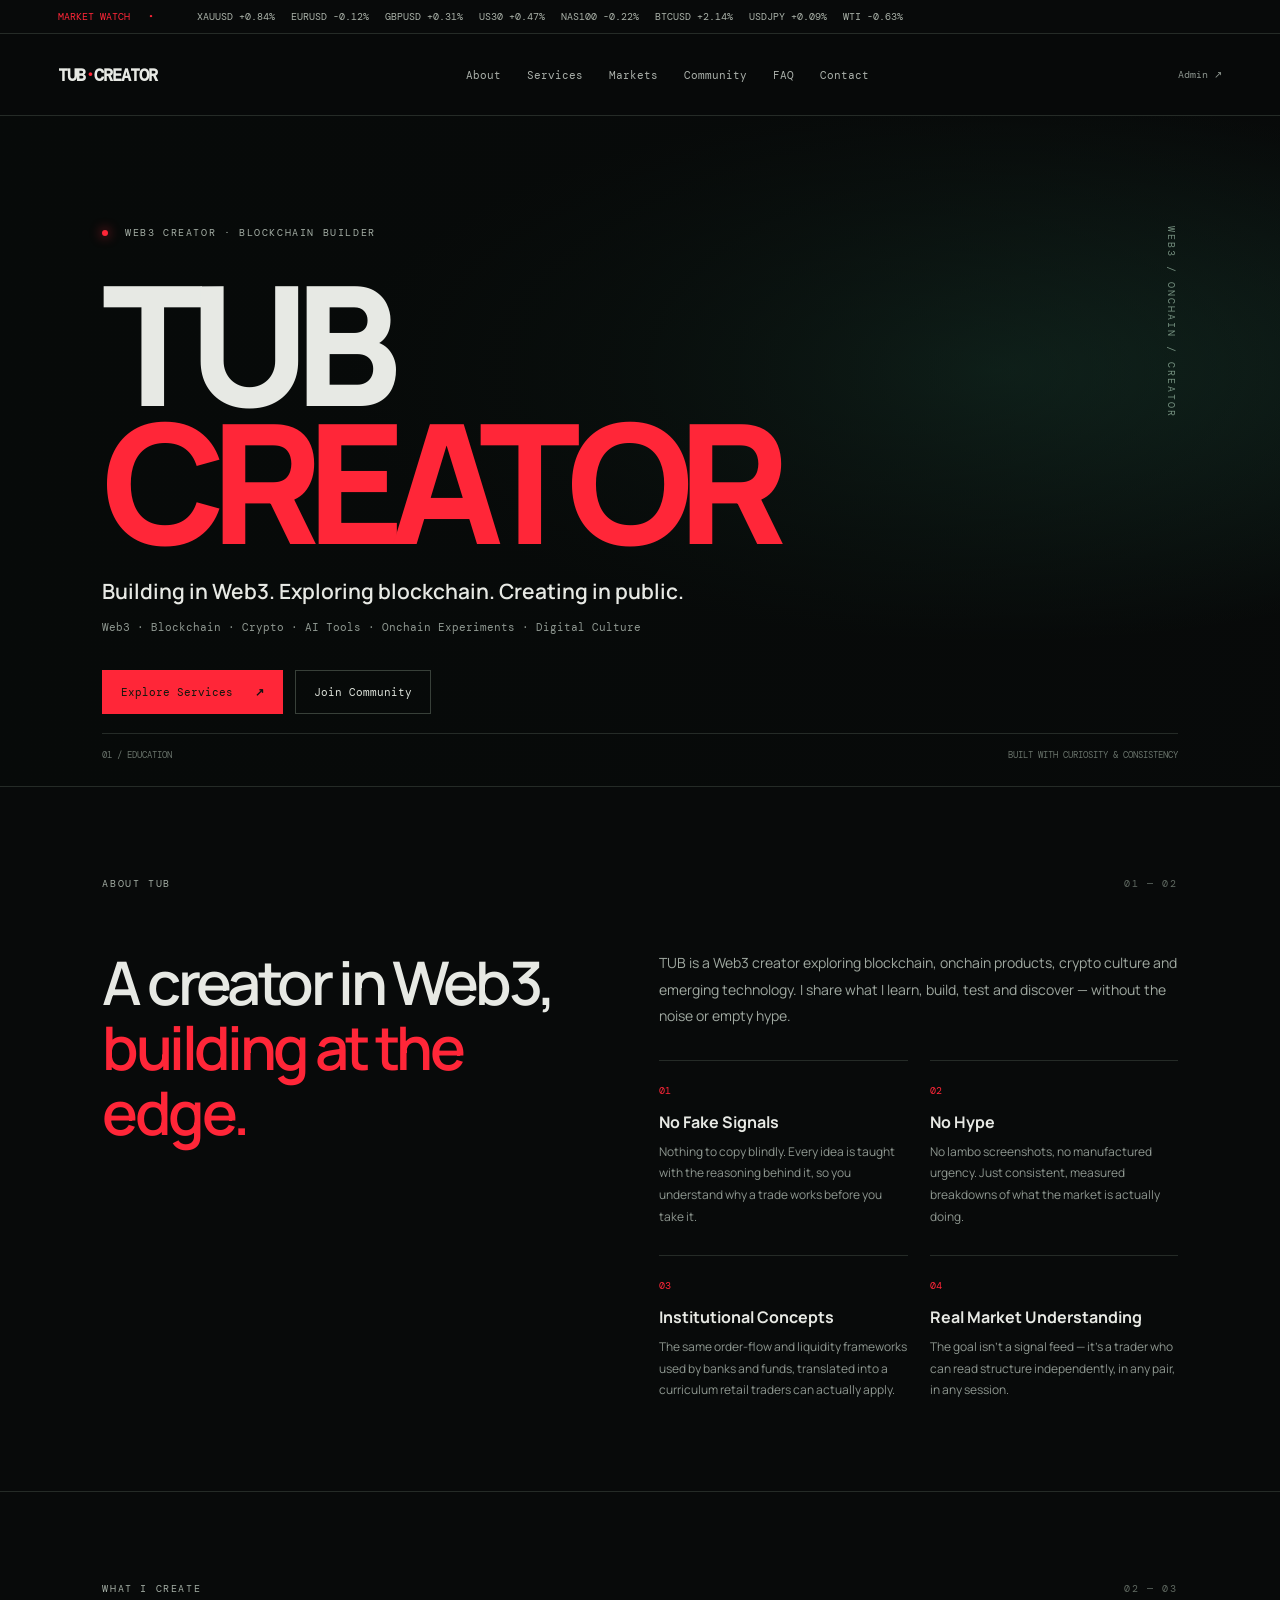
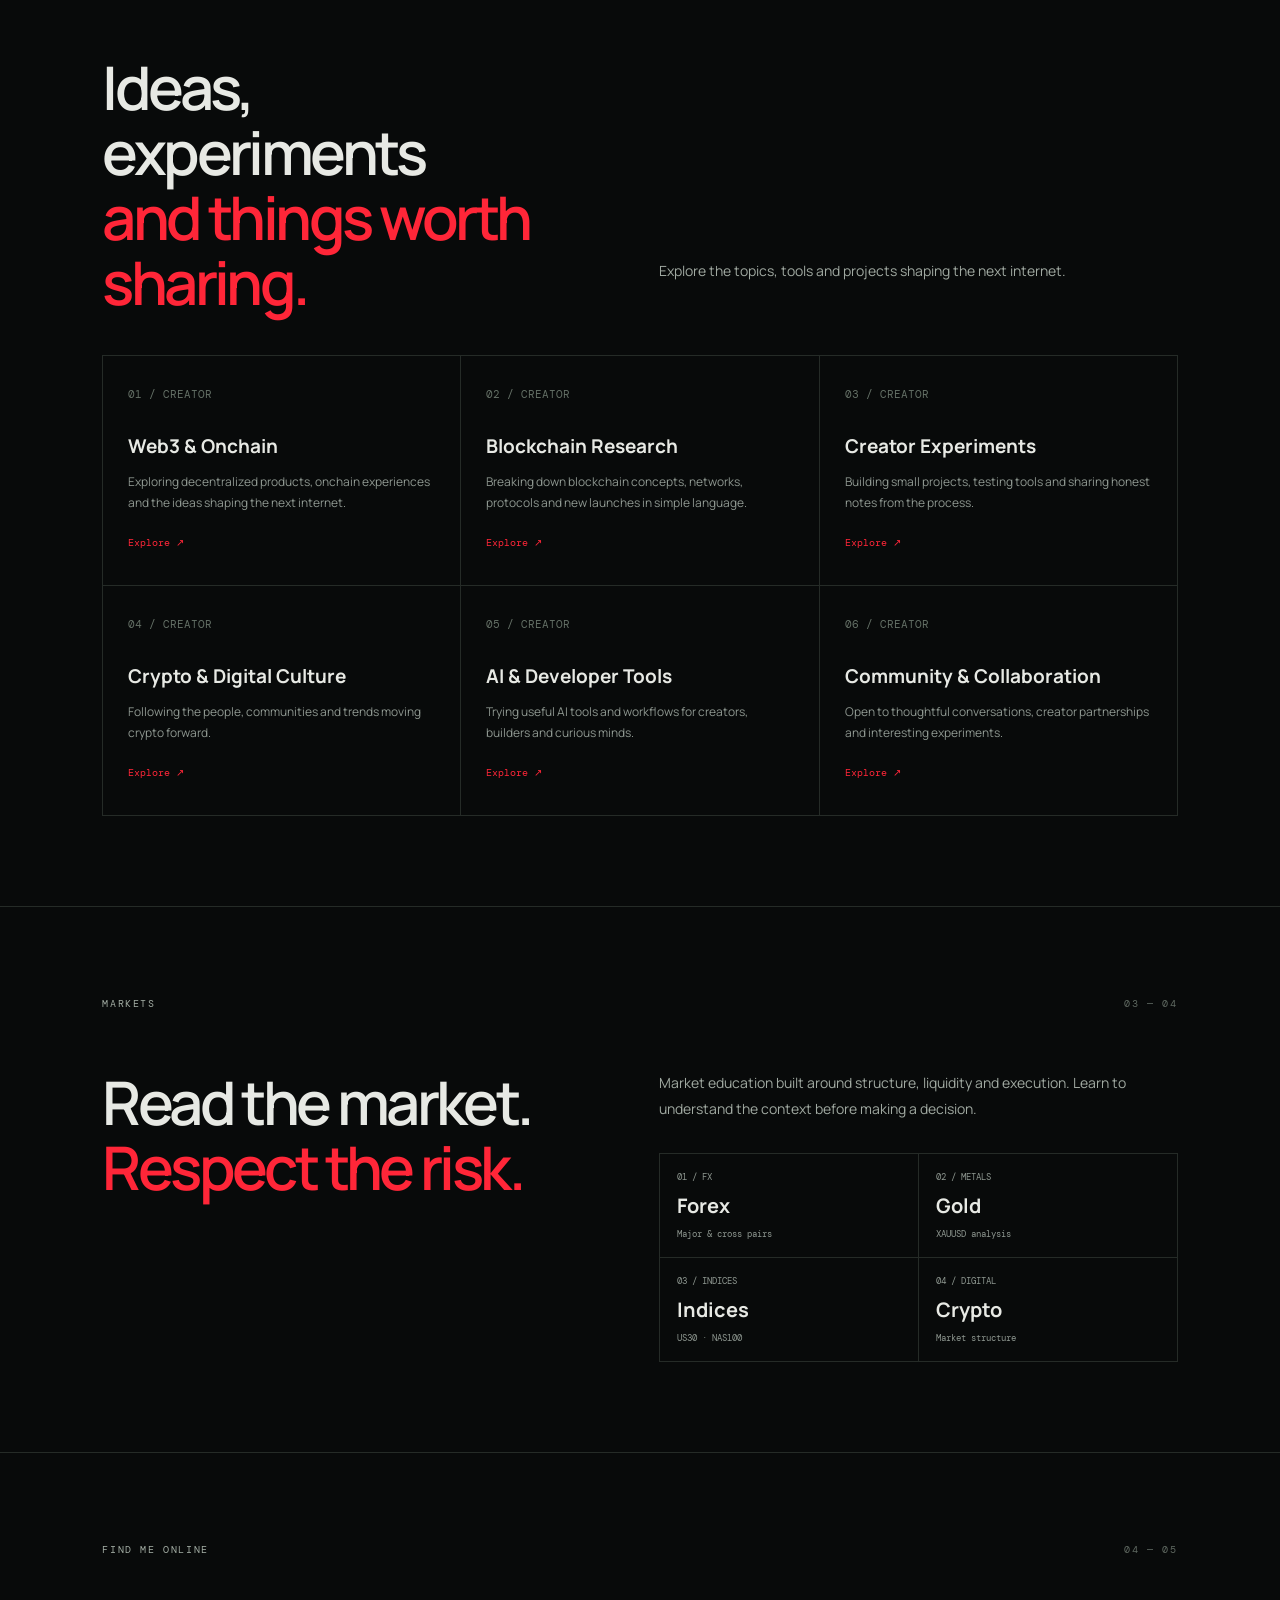
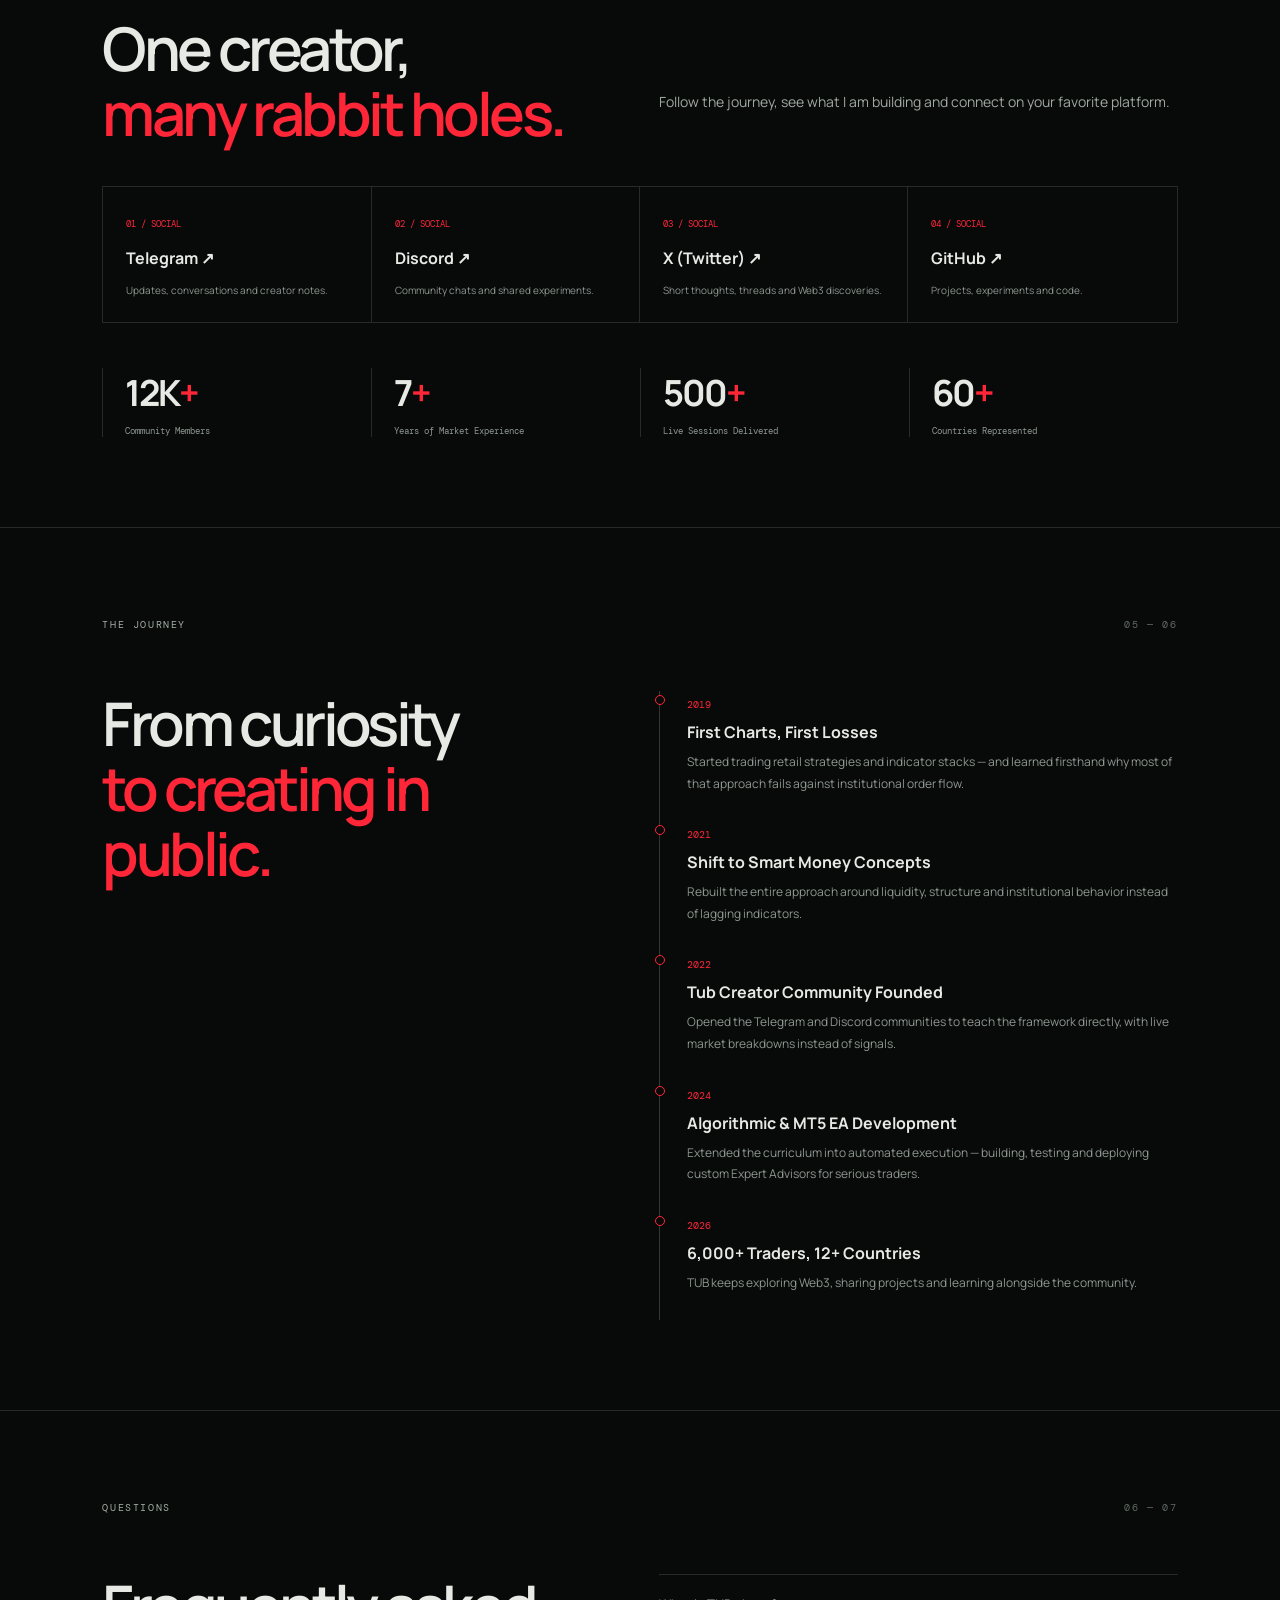
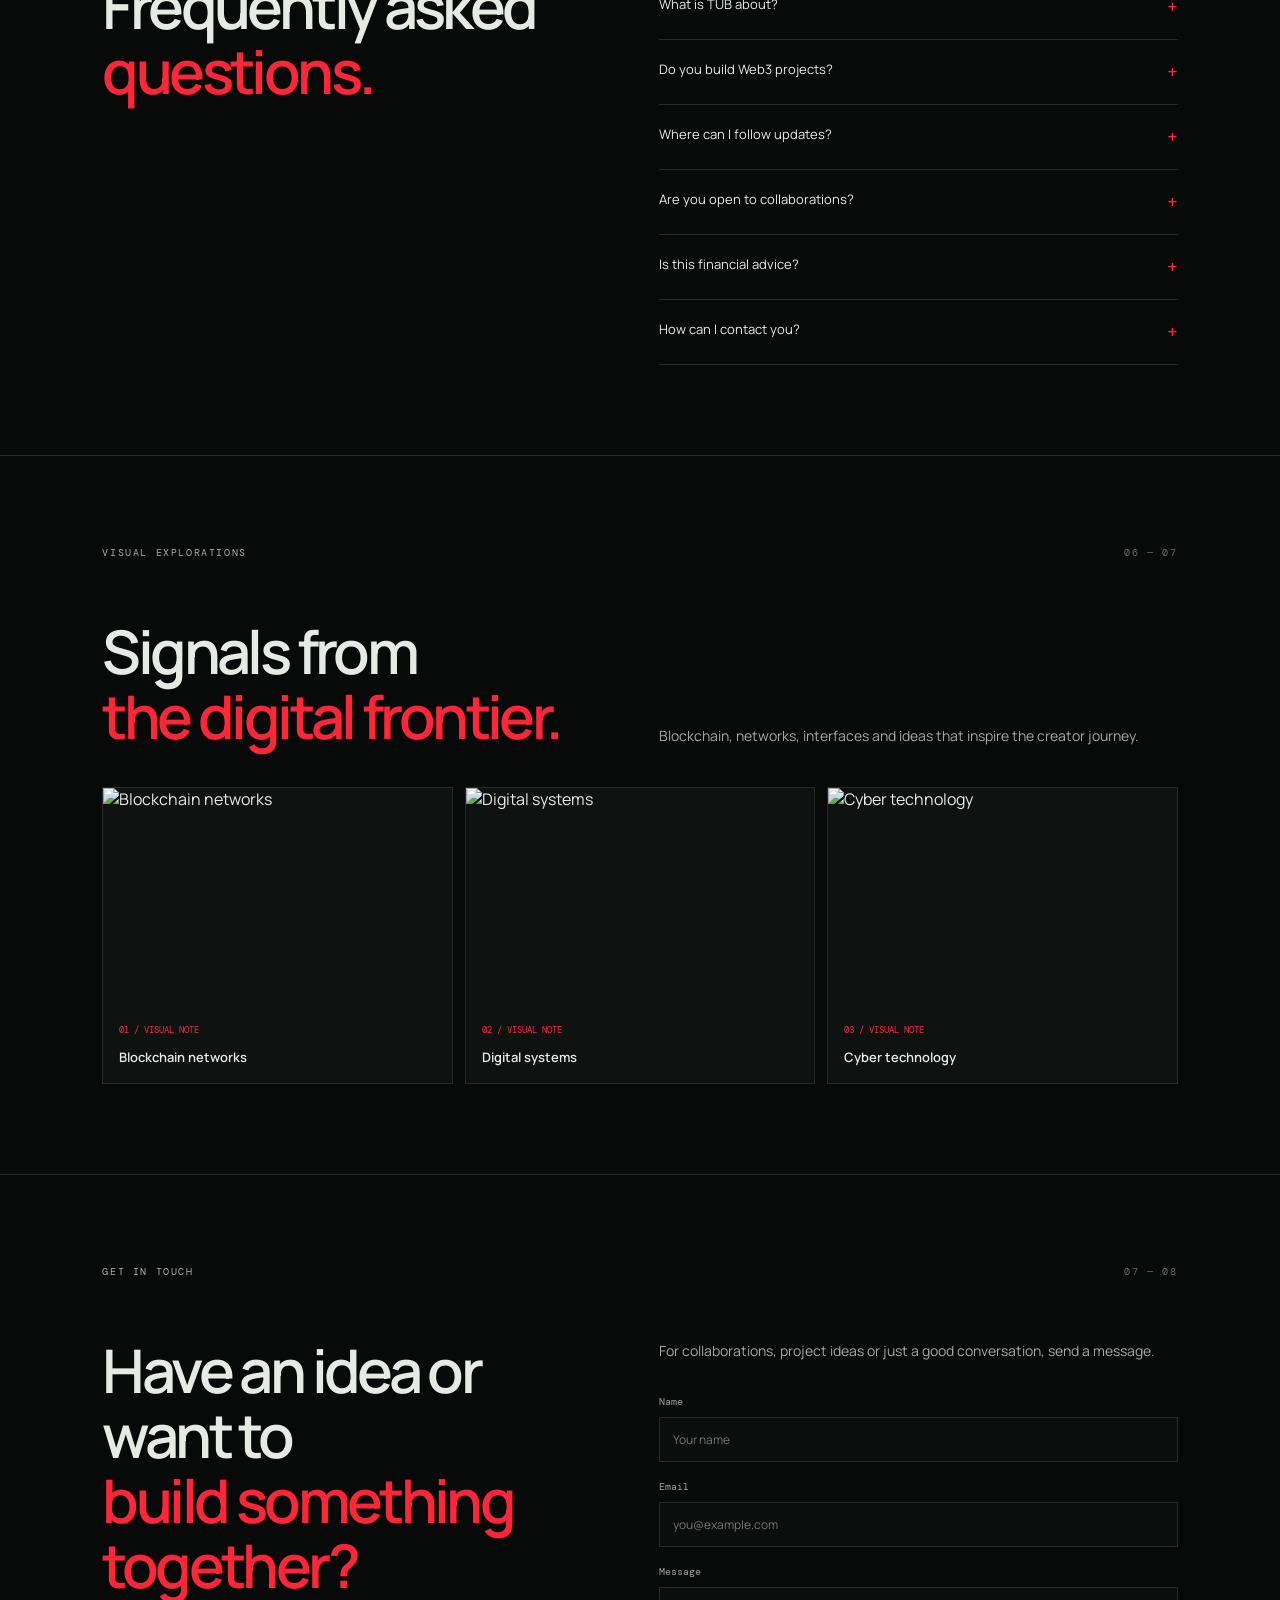
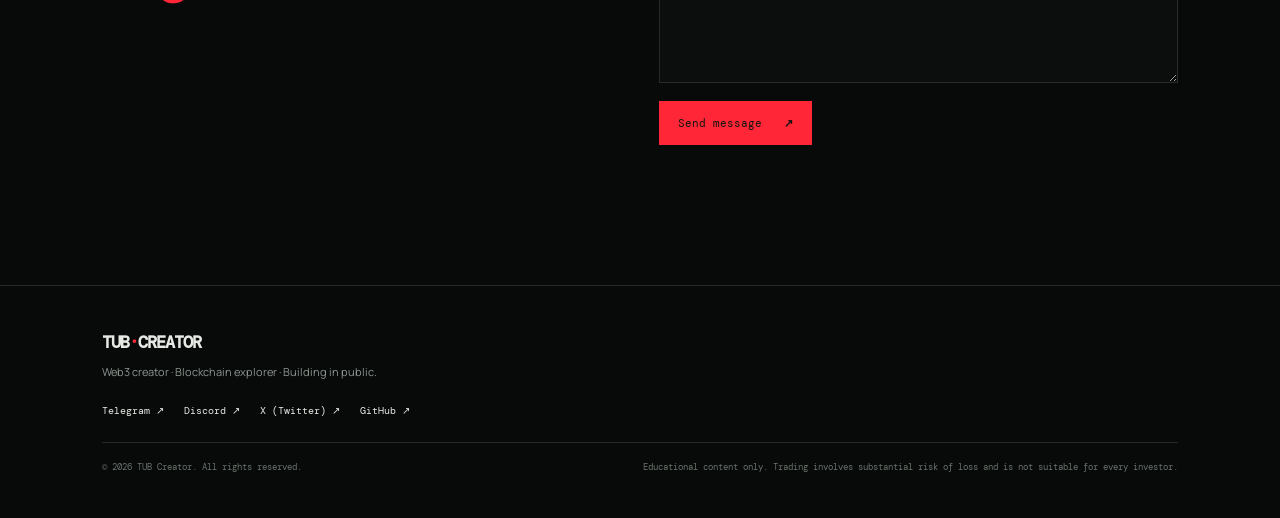
==== commit 3e58aebd: "Add journey section with milestones and experiences Added a new section about the journey of the cre" ====
--- a/index.html
+++ b/index.html
@@ -6,7 +6,7 @@
 <section class="services section" id="services"><div class="section-label">WHAT I CREATE <span>02 — 03</span></div><div class="services-head"><h2>Ideas, experiments<br><em>and things worth sharing.</em></h2><p>Explore the topics, tools and projects shaping the next internet.</p></div><div class="cards" id="serviceCards"></div></section>
 <section class="markets section" id="markets"><div class="section-label">MARKETS <span>03 — 04</span></div><div class="split"><h2>Read the market.<br><em>Respect the risk.</em></h2><div><p>Market education built around structure, liquidity and execution. Learn to understand the context before making a decision.</p><div class="market-grid"><div><small>01 / FX</small><b>Forex</b><span>Major & cross pairs</span></div><div><small>02 / METALS</small><b>Gold</b><span>XAUUSD analysis</span></div><div><small>03 / INDICES</small><b>Indices</b><span>US30 · NAS100</span></div><div><small>04 / DIGITAL</small><b>Crypto</b><span>Market structure</span></div></div></div></div></section>
 <section class="community section" id="community"><div class="section-label">FIND ME ONLINE <span>04 — 05</span></div><div class="community-head"><h2>One creator,<br><em>many rabbit holes.</em></h2><p>Follow the journey, see what I am building and connect on your favorite platform.</p></div><div class="social-grid" id="socialGrid"></div><div class="stats"><div><b>12K<span>+</span></b><small>Community Members</small></div><div><b>7<span>+</span></b><small>Years of Market Experience</small></div><div><b>500<span>+</span></b><small>Live Sessions Delivered</small></div><div><b>60<span>+</span></b><small>Countries Represented</small></div></div></section>
-<section class="journey section"><div class="section-label">THE JOURNEY <span>05 — 06</span></div><div class="split"><h2>From curiosity<br><em>to creating in public.</em></h2><div class="timeline"><article><small>2019</small><h3>First Charts, First Losses</h3><p>Started trading retail strategies and indicator stacks — and learned firsthand why most of that approach fails against institutional order flow.</p></article><article><small>2021</small><h3>Shift to Smart Money Concepts</h3><p>Rebuilt the entire approach around liquidity, structure and institutional behavior instead of lagging indicators.</p></article><article><small>2022</small><h3>Tub Creator Community Founded</h3><p>Opened the Telegram and Discord communities to teach the framework directly, with live market breakdowns instead of signals.</p></article><article><small>2024</small><h3>Algorithmic & MT5 EA Development</h3><p>Extended the curriculum into automated execution — building, testing and deploying custom Expert Advisors for serious traders.</p></article><article><small>2026</small><h3>12,000+ Traders, 60+ Countries</h3><p>TUB keeps exploring Web3, sharing projects and learning alongside the community.</p></article></div></div></section>
+<section class="journey section"><div class="section-label">THE JOURNEY <span>05 — 06</span></div><div class="split"><h2>From curiosity<br><em>to creating in public.</em></h2><div class="timeline"><article><small>2019</small><h3>First Charts, First Losses</h3><p>Started trading retail strategies and indicator stacks — and learned firsthand why most of that approach fails against institutional order flow.</p></article><article><small>2021</small><h3>Shift to Smart Money Concepts</h3><p>Rebuilt the entire approach around liquidity, structure and institutional behavior instead of lagging indicators.</p></article><article><small>2022</small><h3>Tub Creator Community Founded</h3><p>Opened the Telegram and Discord communities to teach the framework directly, with live market breakdowns instead of signals.</p></article><article><small>2024</small><h3>Algorithmic & MT5 EA Development</h3><p>Extended the curriculum into automated execution — building, testing and deploying custom Expert Advisors for serious traders.</p></article><article><small>2026</small><h3>6,000+ Traders, 12+ Countries</h3><p>TUB keeps exploring Web3, sharing projects and learning alongside the community.</p></article></div></div></section>
 <section class="faq section" id="faq"><div class="section-label">QUESTIONS <span>06 — 07</span></div><div class="split"><h2>Frequently asked<br><em>questions.</em></h2><div class="faq-list" id="faqList"></div></div></section>
 <section class="gallery section" id="gallery"><div class="section-label">VISUAL EXPLORATIONS <span>06 — 07</span></div><div class="gallery-head"><h2>Signals from<br><em>the digital frontier.</em></h2><p>Blockchain, networks, interfaces and ideas that inspire the creator journey.</p></div><div class="gallery-grid" id="creatorGallery"></div></section>
 <section class="contact section" id="contact"><div class="section-label">GET IN TOUCH <span>07 — 08</span></div><div class="split"><h2>Have an idea or want to<br><em>build something together?</em></h2><div><p>For collaborations, project ideas or just a good conversation, send a message.</p><form id="contactForm"><label>Name<input name="name" placeholder="Your name" required></label><label>Email<input name="email" type="email" placeholder="you@example.com" required></label><label>Message<textarea name="message" rows="4" required></textarea></label><button class="btn primary" type="submit">Send message <b>↗</b></button><p id="formMessage"></p></form></div></div></section></main>
